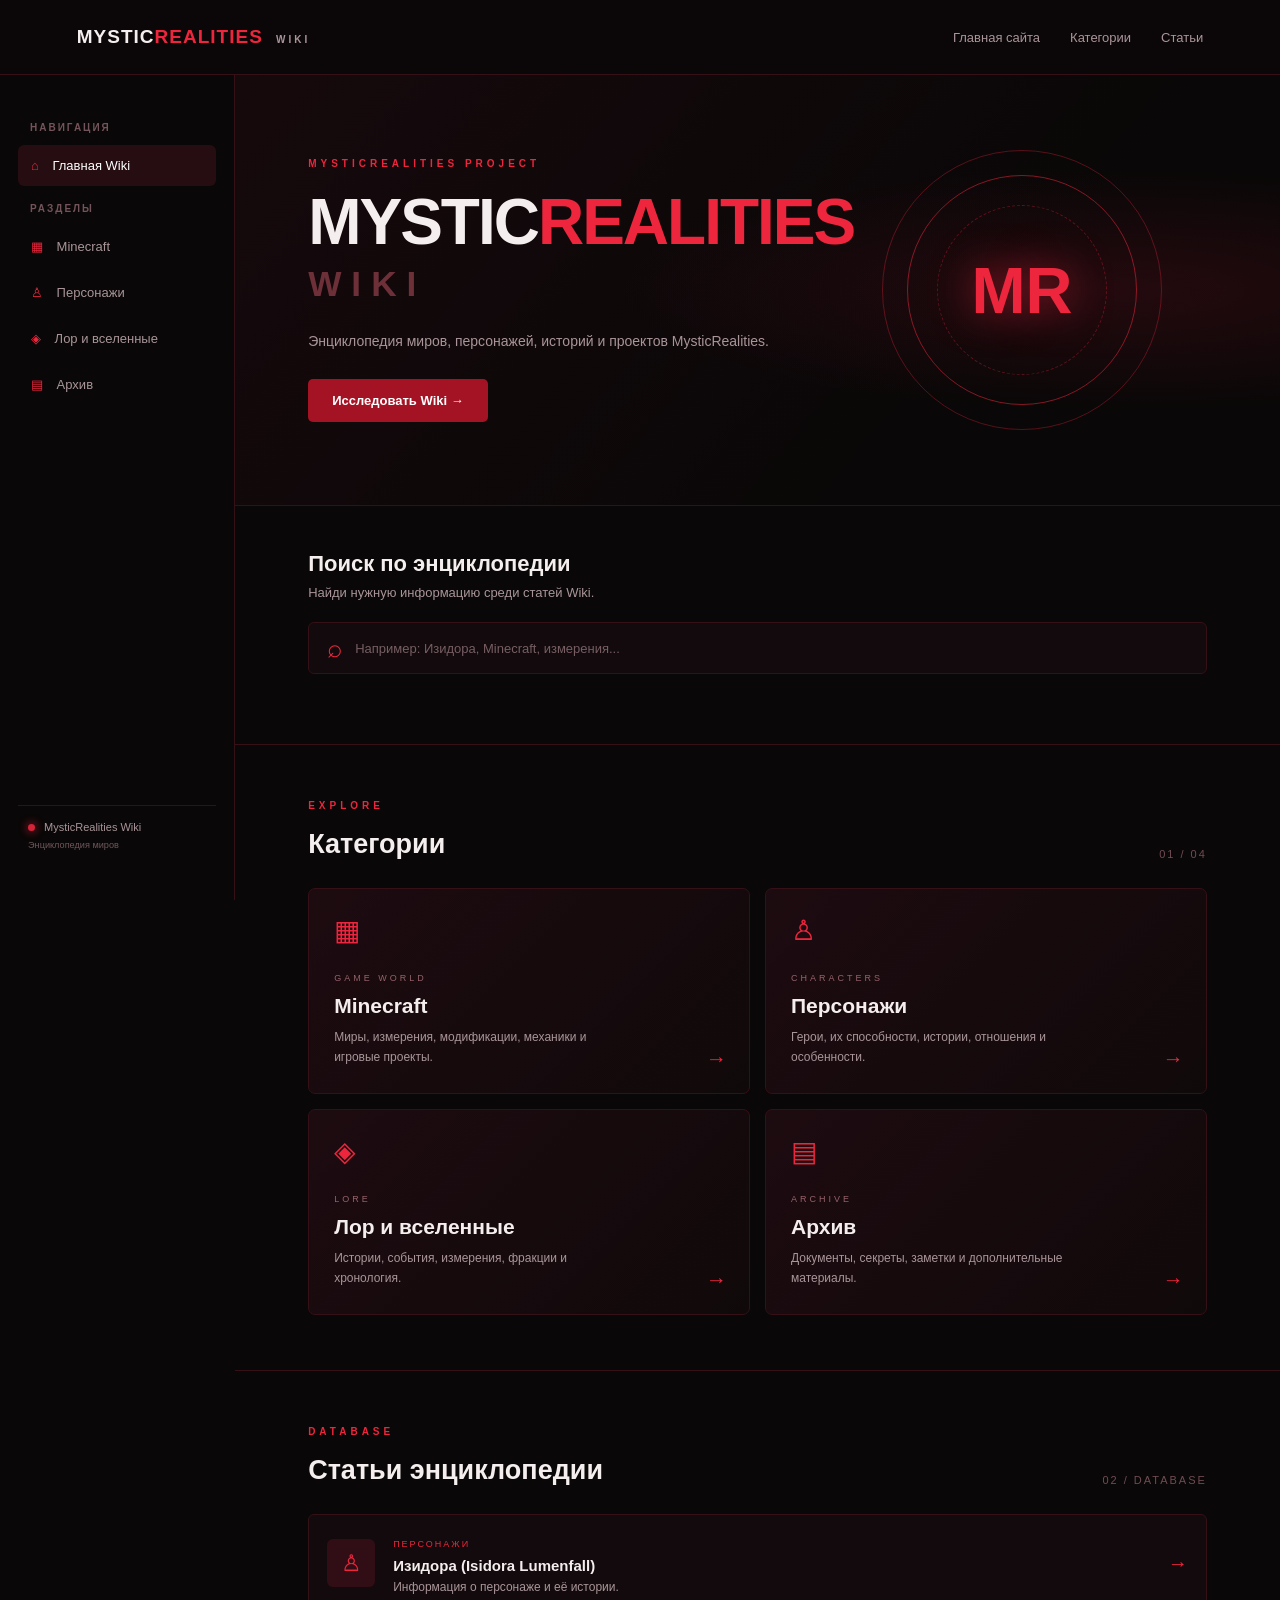
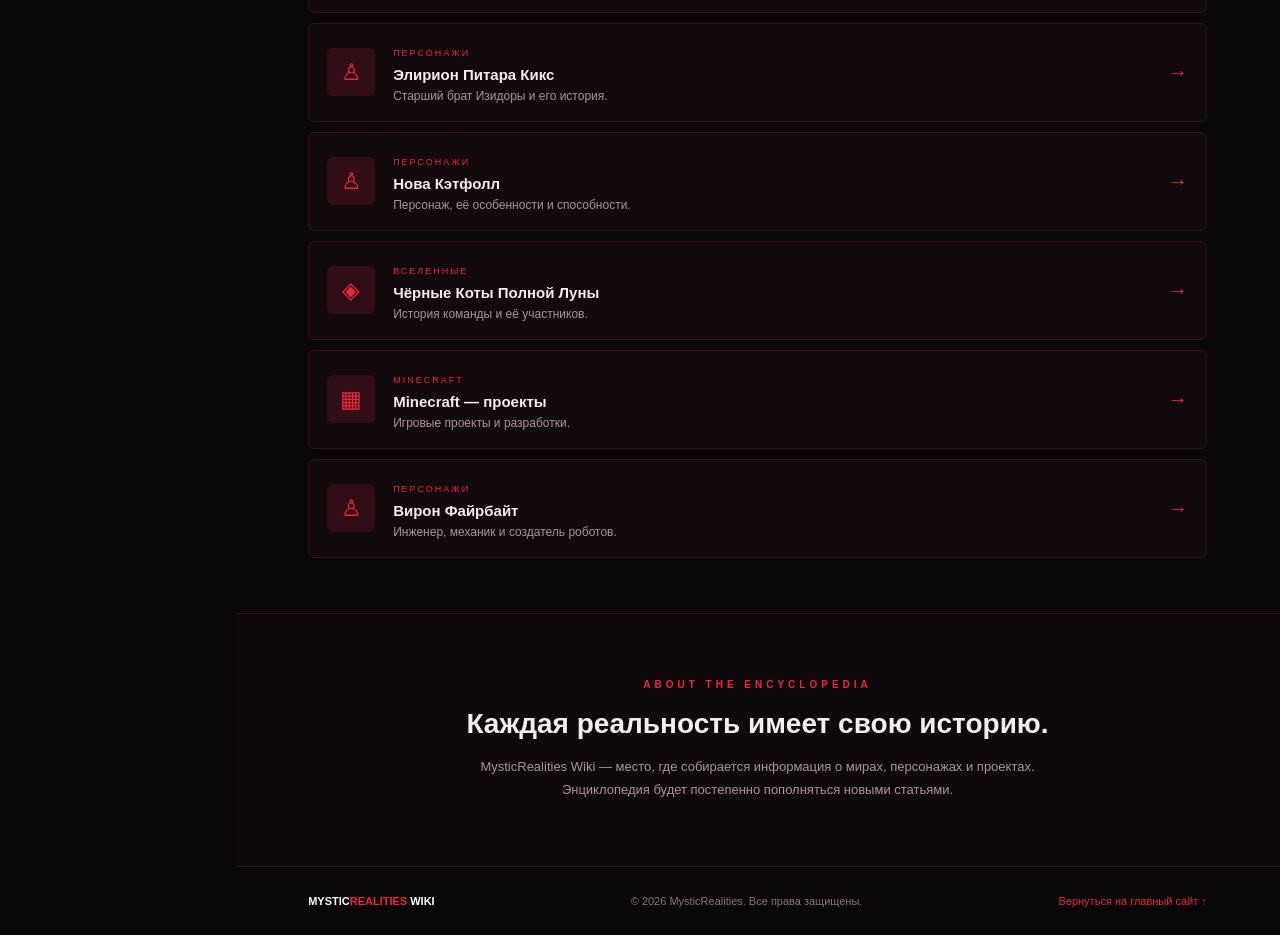
==== wiki/index.html @ 31482112 "v012-t" ====
<!DOCTYPE html>
<html lang="ru">
<head>
    <meta charset="UTF-8">
    <meta name="viewport" content="width=device-width, initial-scale=1.0">

    <title>MysticRealities Wiki</title>
    <meta name="description" content="Энциклопедия миров, персонажей, историй и проектов MysticRealities.">

    <link rel="stylesheet" href="style.css">
</head>
<body>

<header class="header">
    <a href="../index.html" class="logo">
        MYSTIC<span>REALITIES</span>
        <small>WIKI</small>
    </a>

    <nav>
        <a href="../index.html">Главная сайта</a>
        <a href="#categories">Категории</a>
        <a href="#articles">Статьи</a>
    </nav>
</header>

<div class="layout">

    <aside class="sidebar">
        <div class="sidebar-title">НАВИГАЦИЯ</div>

        <a href="index.html" class="side-link active">
            <span aria-hidden="true">⌂</span> Главная Wiki
        </a>

        <div class="sidebar-title">РАЗДЕЛЫ</div>

        <a href="#minecraft" class="side-link">
            <span aria-hidden="true">▦</span> Minecraft
        </a>

        <a href="#characters" class="side-link">
            <span aria-hidden="true">♙</span> Персонажи
        </a>

        <a href="#lore" class="side-link">
            <span aria-hidden="true">◈</span> Лор и вселенные
        </a>

        <a href="#archive" class="side-link">
            <span aria-hidden="true">▤</span> Архив
        </a>

        <div class="sidebar-bottom">
            <span class="status-dot" title="Статус: онлайн"></span>
            MysticRealities Wiki
            <small>Энциклопедия миров</small>
        </div>
    </aside>

    <main class="main">

        <section class="hero">
            <div class="hero-content">
                <div class="eyebrow">
                    MYSTICREALITIES PROJECT
                </div>

                <h1>
                    MYSTIC<span>REALITIES</span>
                    <strong>WIKI</strong>
                </h1>

                <p>
                    Энциклопедия миров, персонажей, историй
                    и проектов MysticRealities.
                </p>

                <a href="#categories" class="hero-button">
                    Исследовать Wiki →
                </a>
            </div>

            <div class="hero-decoration" aria-hidden="true">
                <div class="circle circle-one"></div>
                <div class="circle circle-two"></div>
                <div class="circle circle-three"></div>
                <span>MR</span>
            </div>
        </section>

        <section class="search-section">
            <div>
                <h2>Поиск по энциклопедии</h2>
                <p>Найди нужную информацию среди статей Wiki.</p>
            </div>

            <div class="search-box">
                <span aria-hidden="true">⌕</span>
                <input
                    type="search"
                    id="searchInput"
                    placeholder="Например: Изидора, Minecraft, измерения..."
                    aria-label="Поиск по энциклопедии"
                >
            </div>

            <p class="search-count" id="searchCount"></p>
        </section>

        <section class="section" id="categories">
            <div class="section-heading">
                <div>
                    <div class="eyebrow">EXPLORE</div>
                    <h2>Категории</h2>
                </div>
                <span class="section-number">01 / 04</span>
            </div>

            <div class="category-grid">

                <a href="#minecraft" class="category-card" id="minecraft">
                    <div class="category-icon" aria-hidden="true">▦</div>
                    <span class="category-tag">GAME WORLD</span>
                    <h3>Minecraft</h3>
                    <p>
                        Миры, измерения, модификации,
                        механики и игровые проекты.
                    </p>
                    <span class="category-arrow" aria-hidden="true">→</span>
                </a>

                <a href="#characters" class="category-card" id="characters">
                    <div class="category-icon" aria-hidden="true">♙</div>
                    <span class="category-tag">CHARACTERS</span>
                    <h3>Персонажи</h3>
                    <p>
                        Герои, их способности, истории,
                        отношения и особенности.
                    </p>
                    <span class="category-arrow" aria-hidden="true">→</span>
                </a>

                <a href="#lore" class="category-card" id="lore">
                    <div class="category-icon" aria-hidden="true">◈</div>
                    <span class="category-tag">LORE</span>
                    <h3>Лор и вселенные</h3>
                    <p>
                        Истории, события, измерения,
                        фракции и хронология.
                    </p>
                    <span class="category-arrow" aria-hidden="true">→</span>
                </a>

                <a href="#archive" class="category-card" id="archive">
                    <div class="category-icon" aria-hidden="true">▤</div>
                    <span class="category-tag">ARCHIVE</span>
                    <h3>Архив</h3>
                    <p>
                        Документы, секреты, заметки
                        и дополнительные материалы.
                    </p>
                    <span class="category-arrow" aria-hidden="true">→</span>
                </a>

            </div>
        </section>

        <section class="section" id="articles">
            <div class="section-heading">
                <div>
                    <div class="eyebrow">DATABASE</div>
                    <h2>Статьи энциклопедии</h2>
                </div>
                <span class="section-number">02 / DATABASE</span>
            </div>

            <div class="article-list" id="articleList">

                <a href="articles/isidora.html" class="article-card"
                   data-title="Изидора Isidora Lumenfall персонаж">
                    <div class="article-symbol" aria-hidden="true">♙</div>
                    <div class="article-info">
                        <span>ПЕРСОНАЖИ</span>
                        <h3>Изидора (Isidora Lumenfall)</h3>
                        <p>Информация о персонаже и её истории.</p>
                    </div>
                    <span class="article-arrow" aria-hidden="true">→</span>
                </a>

                <a href="articles/elirion.html" class="article-card"
                   data-title="Элирион Питара Кикс Elirion Pythara Kix">
                    <div class="article-symbol" aria-hidden="true">♙</div>
                    <div class="article-info">
                        <span>ПЕРСОНАЖИ</span>
                        <h3>Элирион Питара Кикс</h3>
                        <p>Старший брат Изидоры и его история.</p>
                    </div>
                    <span class="article-arrow" aria-hidden="true">→</span>
                </a>

                <a href="articles/nova.html" class="article-card"
                   data-title="Нова Nova Catfall робот персонаж">
                    <div class="article-symbol" aria-hidden="true">♙</div>
                    <div class="article-info">
                        <span>ПЕРСОНАЖИ</span>
                        <h3>Нова Кэтфолл</h3>
                        <p>Персонаж, её особенности и способности.</p>
                    </div>
                    <span class="article-arrow" aria-hidden="true">→</span>
                </a>

                <a href="articles/black-cats.html" class="article-card"
                   data-title="Чёрные Коты Полной Луны команда">
                    <div class="article-symbol" aria-hidden="true">◈</div>
                    <div class="article-info">
                        <span>ВСЕЛЕННЫЕ</span>
                        <h3>Чёрные Коты Полной Луны</h3>
                        <p>История команды и её участников.</p>
                    </div>
                    <span class="article-arrow" aria-hidden="true">→</span>
                </a>

                <a href="articles/minecraft.html" class="article-card"
                   data-title="Minecraft моды миры проекты">
                    <div class="article-symbol" aria-hidden="true">▦</div>
                    <div class="article-info">
                        <span>MINECRAFT</span>
                        <h3>Minecraft — проекты</h3>
                        <p>Игровые проекты и разработки.</p>
                    </div>
                    <span class="article-arrow" aria-hidden="true">→</span>
                </a>

                <a href="articles/viron.html" class="article-card"
                   data-title="Вирон Firebyte инженер механик">
                    <div class="article-symbol" aria-hidden="true">♙</div>
                    <div class="article-info">
                        <span>ПЕРСОНАЖИ</span>
                        <h3>Вирон Файрбайт</h3>
                        <p>Инженер, механик и создатель роботов.</p>
                    </div>
                    <span class="article-arrow" aria-hidden="true">→</span>
                </a>

            </div>

            <div class="no-results" id="noResults">
                Ничего не найдено. Попробуй другой запрос.
            </div>
        </section>

        <section class="about-wiki">
            <div class="eyebrow">ABOUT THE ENCYCLOPEDIA</div>
            <h2>Каждая реальность имеет свою историю.</h2>
            <p>
                MysticRealities Wiki — место, где собирается
                информация о мирах, персонажах и проектах.
                Энциклопедия будет постепенно пополняться новыми статьями.
            </p>
        </section>

        <footer>
            <span>MYSTIC<span class="red">REALITIES</span> WIKI</span>
            <p>© 2026 MysticRealities. Все права защищены.</p>
            <a href="../index.html">Вернуться на главный сайт ↑</a>
        </footer>

    </main>
</div>

<script src="script.js"></script>
</body>
</html>
---- wiki/style.css ----
:root {
    --bg: #090707;
    --panel: #120a0c;
    --panel-light: #1b0c10;
    --border: #351017;
    --red: #a31324;
    --bright: #ed263d;
    --text: #f5eeee;
    --muted: #a99599;
}

* {
    margin: 0;
    padding: 0;
    box-sizing: border-box;
}

html {
    scroll-behavior: smooth;
    scroll-padding-top: 100px;
}

body {
    background: var(--bg);
    color: var(--text);
    font-family: Arial, sans-serif;
}

a {
    color: inherit;
    text-decoration: none;
}

.header {
    height: 75px;
    background: rgba(12, 7, 8, 0.96);
    border-bottom: 1px solid var(--border);
    display: flex;
    align-items: center;
    justify-content: space-between;
    padding: 0 6%;
    position: sticky;
    top: 0;
    z-index: 20;
    backdrop-filter: blur(12px);
}

.logo {
    font-size: 19px;
    font-weight: 900;
    letter-spacing: 1px;
}

.logo span,
.red {
    color: var(--bright);
}

.logo small {
    color: var(--muted);
    font-size: 10px;
    margin-left: 7px;
    letter-spacing: 3px;
}

.header nav {
    display: flex;
    gap: 30px;
}

.header nav a {
    color: var(--muted);
    font-size: 13px;
    transition: 0.2s;
}

.header nav a:hover {
    color: var(--bright);
}

.layout {
    display: grid;
    grid-template-columns: 235px minmax(0, 1fr);
    max-width: 1600px;
    margin: auto;
}

.sidebar {
    min-height: calc(100vh - 75px);
    border-right: 1px solid var(--border);
    padding: 35px 18px;
    position: sticky;
    top: 75px;
    height: calc(100vh - 75px);
    display: flex;
    flex-direction: column;
}

.sidebar-title {
    color: #73545a;
    font-size: 10px;
    letter-spacing: 2px;
    font-weight: bold;
    margin: 12px 12px;
}

.side-link {
    padding: 13px;
    border-radius: 6px;
    color: var(--muted);
    font-size: 13px;
    margin-bottom: 5px;
    transition: 0.2s;
}

.side-link span {
    margin-right: 10px;
    color: var(--bright);
}

.side-link:hover,
.side-link.active {
    background: #260d12;
    color: white;
}

.sidebar-bottom {
    margin-top: auto;
    padding: 15px 10px;
    border-top: 1px solid var(--border);
    color: var(--muted);
    font-size: 11px;
}

.sidebar-bottom small {
    display: block;
    margin-top: 7px;
    color: #70575c;
}

.status-dot {
    display: inline-block;
    width: 7px;
    height: 7px;
    border-radius: 50%;
    background: #d3243a;
    margin-right: 6px;
    box-shadow: 0 0 10px #ed263d;
}

.main {
    min-width: 0;
}

.hero {
    min-height: 430px;
    padding: 75px 7%;
    display: flex;
    align-items: center;
    justify-content: space-between;
    position: relative;
    overflow: hidden;
    background:
        radial-gradient(ellipse at 85% 50%, #5a101d55, transparent 40%),
        linear-gradient(130deg, #16090c, #090707 70%);
    border-bottom: 1px solid var(--border);
}

.hero-content {
    position: relative;
    z-index: 2;
    max-width: 650px;
}

.eyebrow {
    color: var(--bright);
    font-size: 10px;
    font-weight: bold;
    letter-spacing: 4px;
    margin-bottom: 18px;
}

.hero h1 {
    font-size: clamp(35px, 5vw, 65px);
    font-weight: 900;
    letter-spacing: -2px;
    line-height: 1.1;
}

.hero h1 span {
    color: var(--bright);
}

.hero h1 strong {
    display: block;
    color: #6d3039;
    font-size: 0.55em;
    letter-spacing: 10px;
    margin-top: 8px;
}

.hero p {
    color: var(--muted);
    line-height: 1.8;
    max-width: 470px;
    margin: 25px 0;
    font-size: 14px;
}

.hero-button {
    display: inline-block;
    background: var(--red);
    color: white;
    padding: 14px 24px;
    border-radius: 5px;
    font-size: 13px;
    font-weight: bold;
    transition: 0.2s;
}

.hero-button:hover {
    background: var(--bright);
    transform: translateY(-3px);
}

.hero-decoration {
    width: 280px;
    height: 280px;
    position: relative;
    display: grid;
    place-items: center;
    margin-right: 5%;
}

.hero-decoration span {
    font-size: 65px;
    font-weight: 900;
    color: #ed263d;
    text-shadow: 0 0 40px #ed263d99;
}

.circle {
    position: absolute;
    border: 1px solid #ed263d55;
    border-radius: 50%;
    inset: 0;
}

.circle-two {
    inset: 25px;
    border-color: #ed263d88;
}

.circle-three {
    inset: 55px;
    border-style: dashed;
}

.search-section {
    padding: 45px 7%;
    border-bottom: 1px solid var(--border);
}

.search-section h2 {
    font-size: 22px;
    margin-bottom: 8px;
}

.search-section p {
    color: var(--muted);
    font-size: 13px;
}

.search-box {
    margin-top: 22px;
    display: flex;
    align-items: center;
    gap: 12px;
    padding: 0 18px;
    height: 52px;
    background: var(--panel);
    border: 1px solid var(--border);
    border-radius: 6px;
    transition: 0.2s;
}

.search-box:focus-within {
    border-color: var(--bright);
    box-shadow: 0 0 20px #ed263d18;
}

.search-box span {
    color: var(--bright);
    font-size: 26px;
}

.search-box input {
    width: 100%;
    border: none;
    outline: none;
    background: transparent;
    color: white;
    font-size: 13px;
}

.search-box input::placeholder {
    color: #765e63;
}

.search-count {
    margin-top: 10px;
    min-height: 15px;
    font-size: 11px !important;
}

.section {
    padding: 55px 7%;
    border-bottom: 1px solid var(--border);
}

.section-heading {
    display: flex;
    justify-content: space-between;
    align-items: end;
    margin-bottom: 28px;
}

.section-heading h2 {
    font-size: 27px;
}

.section-number {
    color: #704c53;
    font-size: 11px;
    letter-spacing: 2px;
}

.category-grid {
    display: grid;
    grid-template-columns: repeat(2, minmax(0, 1fr));
    gap: 15px;
}

.category-card {
    background:
        linear-gradient(135deg, #1d0b10, #10090a);
    border: 1px solid var(--border);
    padding: 25px;
    min-height: 205px;
    border-radius: 7px;
    position: relative;
    overflow: hidden;
    transition: 0.25s;
}

.category-card:hover {
    border-color: var(--bright);
    transform: translateY(-4px);
    background: #210c11;
}

.category-icon {
    color: var(--bright);
    font-size: 28px;
    margin-bottom: 20px;
}

.category-tag {
    color: #95636b;
    font-size: 9px;
    letter-spacing: 3px;
}

.category-card h3 {
    font-size: 21px;
    margin: 9px 0;
}

.category-card p {
    color: var(--muted);
    font-size: 12px;
    line-height: 1.7;
    max-width: 300px;
}

.category-arrow {
    position: absolute;
    right: 22px;
    bottom: 22px;
    color: var(--bright);
    font-size: 21px;
}

.article-list {
    display: grid;
    gap: 10px;
}

.article-card {
    display: flex;
    align-items: center;
    gap: 18px;
    padding: 18px;
    background: var(--panel);
    border: 1px solid var(--border);
    border-radius: 6px;
    transition: 0.2s;
}

.article-card:hover {
    border-color: var(--bright);
    background: #1d0b0f;
    transform: translateX(4px);
}

.article-symbol {
    width: 48px;
    height: 48px;
    flex-shrink: 0;
    display: grid;
    place-items: center;
    background: #310e16;
    border-radius: 6px;
    color: var(--bright);
    font-size: 23px;
}

.article-info {
    flex: 1;
}

.article-info span {
    color: var(--bright);
    font-size: 9px;
    letter-spacing: 2px;
}

.article-info h3 {
    font-size: 15px;
    margin: 6px 0;
}

.article-info p {
    color: var(--muted);
    font-size: 12px;
}

.article-arrow {
    color: var(--bright);
    font-size: 20px;
}

.no-results {
    display: none;
    color: var(--muted);
    padding: 30px;
    text-align: center;
    border: 1px dashed var(--border);
    border-radius: 6px;
}

.about-wiki {
    padding: 65px 7%;
    background: #10090b;
    text-align: center;
}

.about-wiki h2 {
    font-size: 28px;
    margin-bottom: 15px;
}

.about-wiki p {
    max-width: 600px;
    margin: auto;
    color: var(--muted);
    font-size: 13px;
    line-height: 1.8;
}

footer {
    padding: 28px 7%;
    display: flex;
    justify-content: space-between;
    gap: 15px;
    flex-wrap: wrap;
    color: #8d7479;
    font-size: 11px;
    border-top: 1px solid var(--border);
}

footer > span {
    color: white;
    font-weight: bold;
}

footer a {
    color: var(--bright);
}

@media (max-width: 850px) {
    .layout {
        grid-template-columns: 1fr;
    }

    .sidebar {
        display: none;
    }

    .hero-decoration {
        opacity: 0.35;
        position: absolute;
        right: -70px;
    }
}

@media (max-width: 600px) {
    .header {
        height: auto;
        min-height: 70px;
        padding: 15px 5%;
        flex-direction: column;
        gap: 15px;
    }

    .header nav {
        gap: 15px;
        font-size: 11px;
    }

    .hero {
        padding: 65px 7%;
    }

    .category-grid {
        grid-template-columns: 1fr;
    }

    .section,
    .search-section {
        padding: 40px 6%;
    }

    .section-number {
        display: none;
    }

    .article-card {
        gap: 12px;
        padding: 13px;
    }

    .article-info h3 {
        font-size: 13px;
    }

    .article-info p {
        font-size: 11px;
    }

    footer {
        flex-direction: column;
    }
}
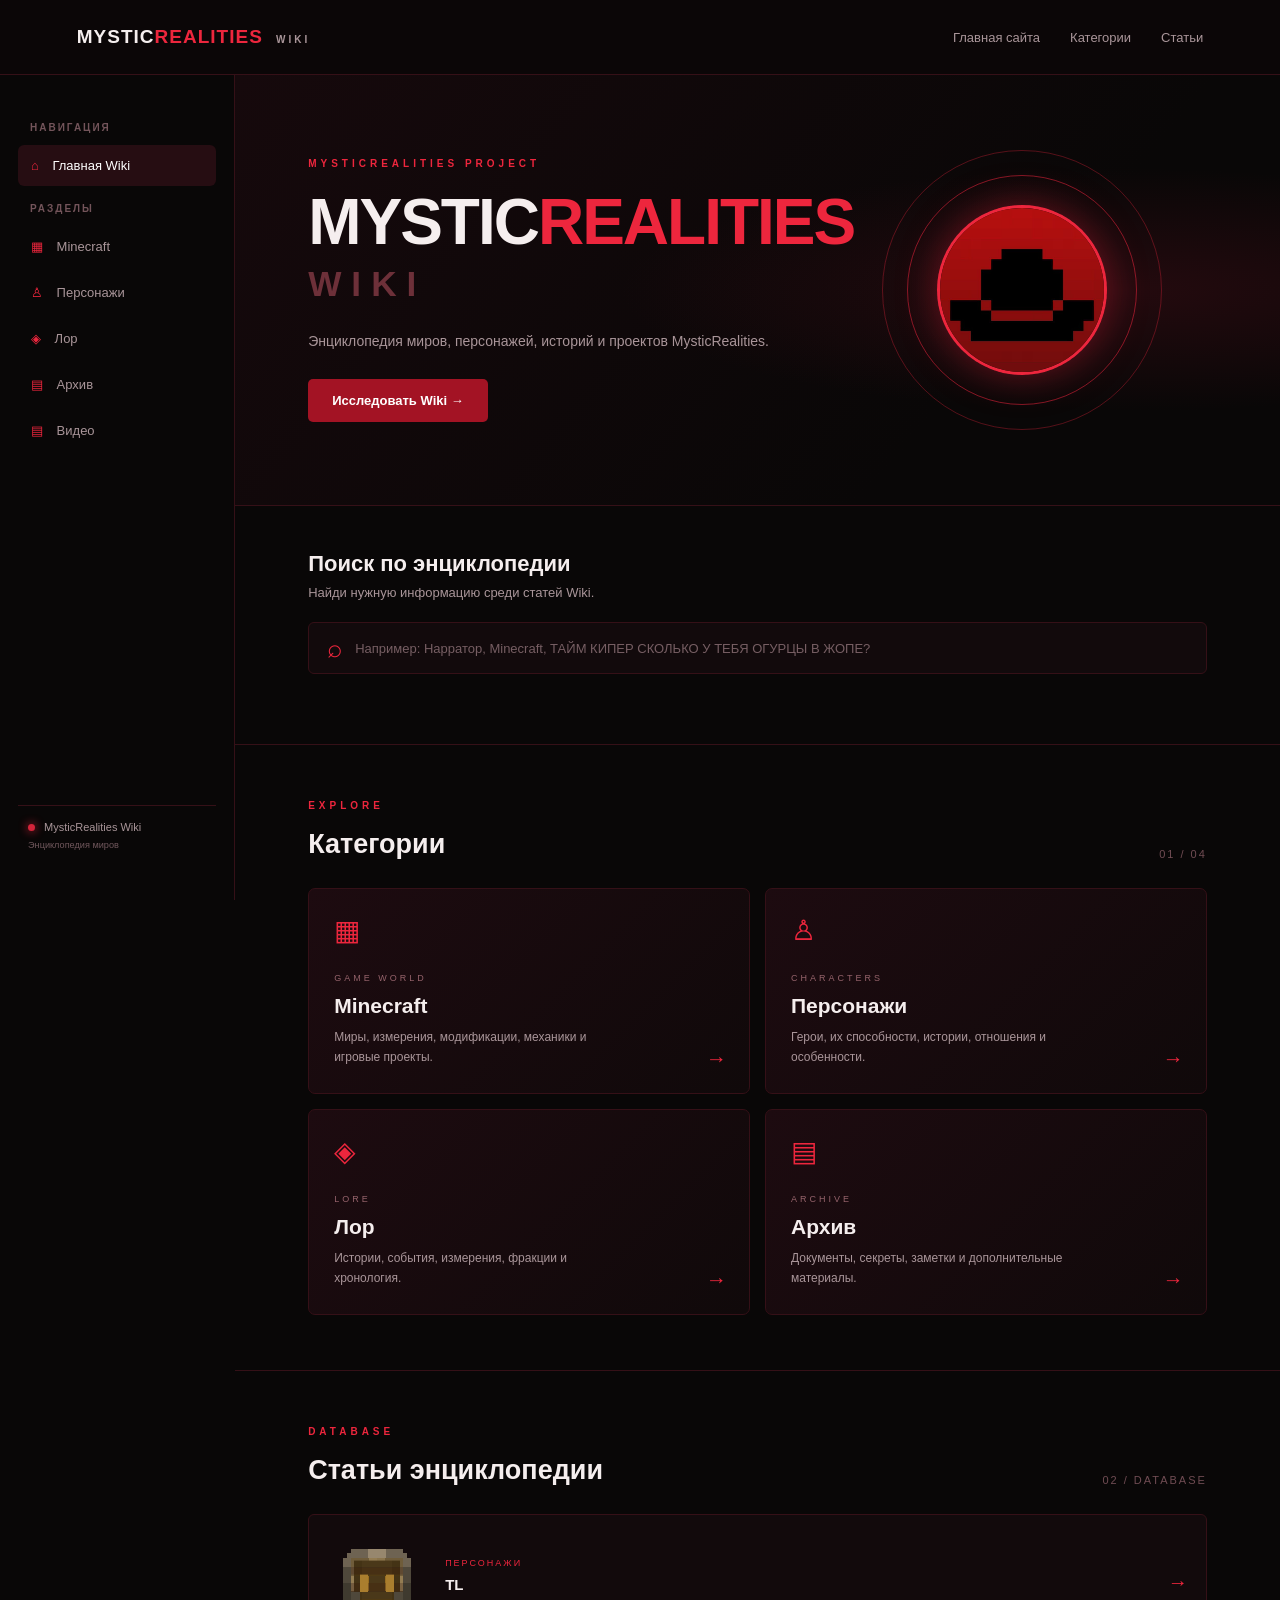
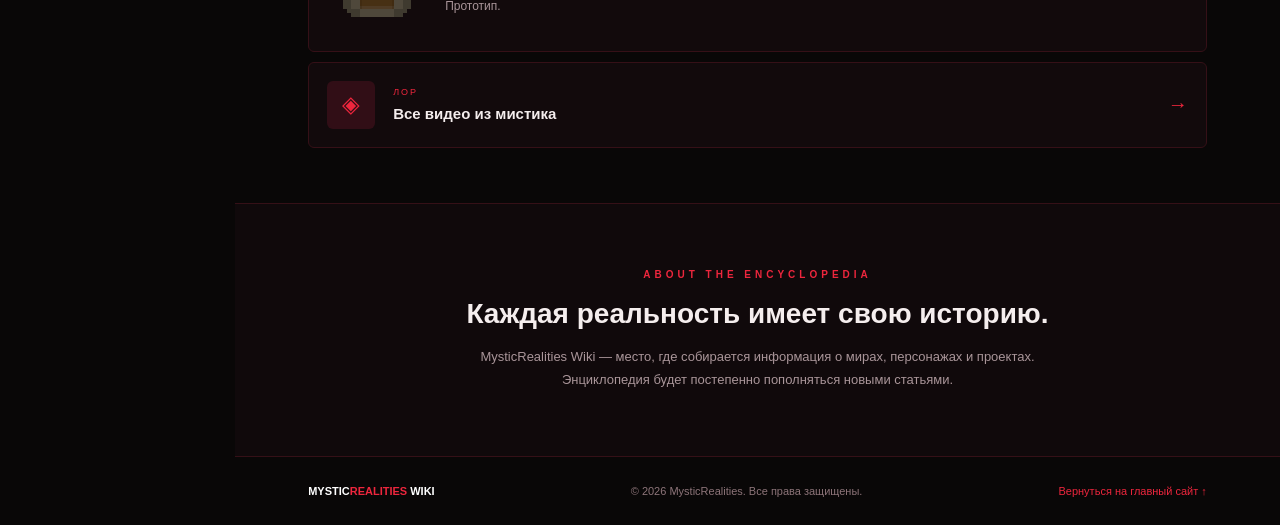
==== commit 4245aef3: "v013-t" ====
--- a/wiki/index.html
+++ b/wiki/index.html
@@ -44,13 +44,17 @@
         </a>
 
         <a href="#lore" class="side-link">
-            <span aria-hidden="true">◈</span> Лор и вселенные
+            <span aria-hidden="true">◈</span> Лор
         </a>
 
         <a href="#archive" class="side-link">
             <span aria-hidden="true">▤</span> Архив
         </a>
 
+        <a href="articles/video.html" class="side-link">
+            <span aria-hidden="true">▤</span> Видео
+        </a>
+        
         <div class="sidebar-bottom">
             <span class="status-dot" title="Статус: онлайн"></span>
             MysticRealities Wiki
@@ -81,11 +85,16 @@
                 </a>
             </div>
 
-            <div class="hero-decoration" aria-hidden="true">
+            <div class="hero-decoration">
                 <div class="circle circle-one"></div>
                 <div class="circle circle-two"></div>
                 <div class="circle circle-three"></div>
-                <span>MR</span>
+
+                <!-- Круглое фото: замени путь на своё -->
+                <img src="articles/media/logo.jpg"
+                    alt="MysticRealities"
+                    class="hero-photo"
+                    loading="lazy">
             </div>
         </section>
 
@@ -100,7 +109,7 @@
                 <input
                     type="search"
                     id="searchInput"
-                    placeholder="Например: Изидора, Minecraft, измерения..."
+                    placeholder="Например: Нарратор, Minecraft, ТАЙМ КИПЕР СКОЛЬКО У ТЕБЯ ОГУРЦЫ В ЖОПЕ?"
                     aria-label="Поиск по энциклопедии"
                 >
             </div>
@@ -144,7 +153,7 @@
                 <a href="#lore" class="category-card" id="lore">
                     <div class="category-icon" aria-hidden="true">◈</div>
                     <span class="category-tag">LORE</span>
-                    <h3>Лор и вселенные</h3>
+                    <h3>Лор</h3>
                     <p>
                         Истории, события, измерения,
                         фракции и хронология.
@@ -177,71 +186,27 @@
 
             <div class="article-list" id="articleList">
 
-                <a href="articles/isidora.html" class="article-card"
-                   data-title="Изидора Isidora Lumenfall персонаж">
-                    <div class="article-symbol" aria-hidden="true">♙</div>
+                <a href="articles/tl.html" class="article-card"
+                   data-title="_TL_">
+                    <img src="articles/media/t_l.png"alt="Изидора"class="article-symbol-img">
                     <div class="article-info">
                         <span>ПЕРСОНАЖИ</span>
-                        <h3>Изидора (Isidora Lumenfall)</h3>
-                        <p>Информация о персонаже и её истории.</p>
+                        <h3>TL</h3>
+                        <p>Прототип.</p>
                     </div>
                     <span class="article-arrow" aria-hidden="true">→</span>
                 </a>
 
-                <a href="articles/elirion.html" class="article-card"
-                   data-title="Элирион Питара Кикс Elirion Pythara Kix">
-                    <div class="article-symbol" aria-hidden="true">♙</div>
+                <a href="articles/video.html" class="article-card"
+                   data-title="Видео архив">
+                    <div class="article-symbol" aria-hidden="true">◈</div>
                     <div class="article-info">
-                        <span>ПЕРСОНАЖИ</span>
-                        <h3>Элирион Питара Кикс</h3>
-                        <p>Старший брат Изидоры и его история.</p>
+                        <span>ЛОР</span>
+                        <h3>Все видео из мистика</h3>
                     </div>
                     <span class="article-arrow" aria-hidden="true">→</span>
                 </a>
-
-                <a href="articles/nova.html" class="article-card"
-                   data-title="Нова Nova Catfall робот персонаж">
-                    <div class="article-symbol" aria-hidden="true">♙</div>
-                    <div class="article-info">
-                        <span>ПЕРСОНАЖИ</span>
-                        <h3>Нова Кэтфолл</h3>
-                        <p>Персонаж, её особенности и способности.</p>
-                    </div>
-                    <span class="article-arrow" aria-hidden="true">→</span>
-                </a>
-
-                <a href="articles/black-cats.html" class="article-card"
-                   data-title="Чёрные Коты Полной Луны команда">
-                    <div class="article-symbol" aria-hidden="true">◈</div>
-                    <div class="article-info">
-                        <span>ВСЕЛЕННЫЕ</span>
-                        <h3>Чёрные Коты Полной Луны</h3>
-                        <p>История команды и её участников.</p>
-                    </div>
-                    <span class="article-arrow" aria-hidden="true">→</span>
-                </a>
-
-                <a href="articles/minecraft.html" class="article-card"
-                   data-title="Minecraft моды миры проекты">
-                    <div class="article-symbol" aria-hidden="true">▦</div>
-                    <div class="article-info">
-                        <span>MINECRAFT</span>
-                        <h3>Minecraft — проекты</h3>
-                        <p>Игровые проекты и разработки.</p>
-                    </div>
-                    <span class="article-arrow" aria-hidden="true">→</span>
-                </a>
-
-                <a href="articles/viron.html" class="article-card"
-                   data-title="Вирон Firebyte инженер механик">
-                    <div class="article-symbol" aria-hidden="true">♙</div>
-                    <div class="article-info">
-                        <span>ПЕРСОНАЖИ</span>
-                        <h3>Вирон Файрбайт</h3>
-                        <p>Инженер, механик и создатель роботов.</p>
-                    </div>
-                    <span class="article-arrow" aria-hidden="true">→</span>
-                </a>
+                
 
             </div>
 
--- a/wiki/style.css
+++ b/wiki/style.css
@@ -231,6 +231,24 @@
     display: grid;
     place-items: center;
     margin-right: 5%;
+}
+
+.hero-photo {
+    width: 170px;
+    height: 170px;
+    border-radius: 50%;
+    object-fit: cover;
+    display: block;
+    border: 3px solid var(--bright);
+    box-shadow: 0 0 40px #ed263d66;
+    position: relative;
+    z-index: 2;
+    transition: 0.3s;
+}
+
+.hero-photo:hover {
+    box-shadow: 0 0 60px #ed263d99;
+    transform: scale(1.03);
 }
 
 .hero-decoration span {
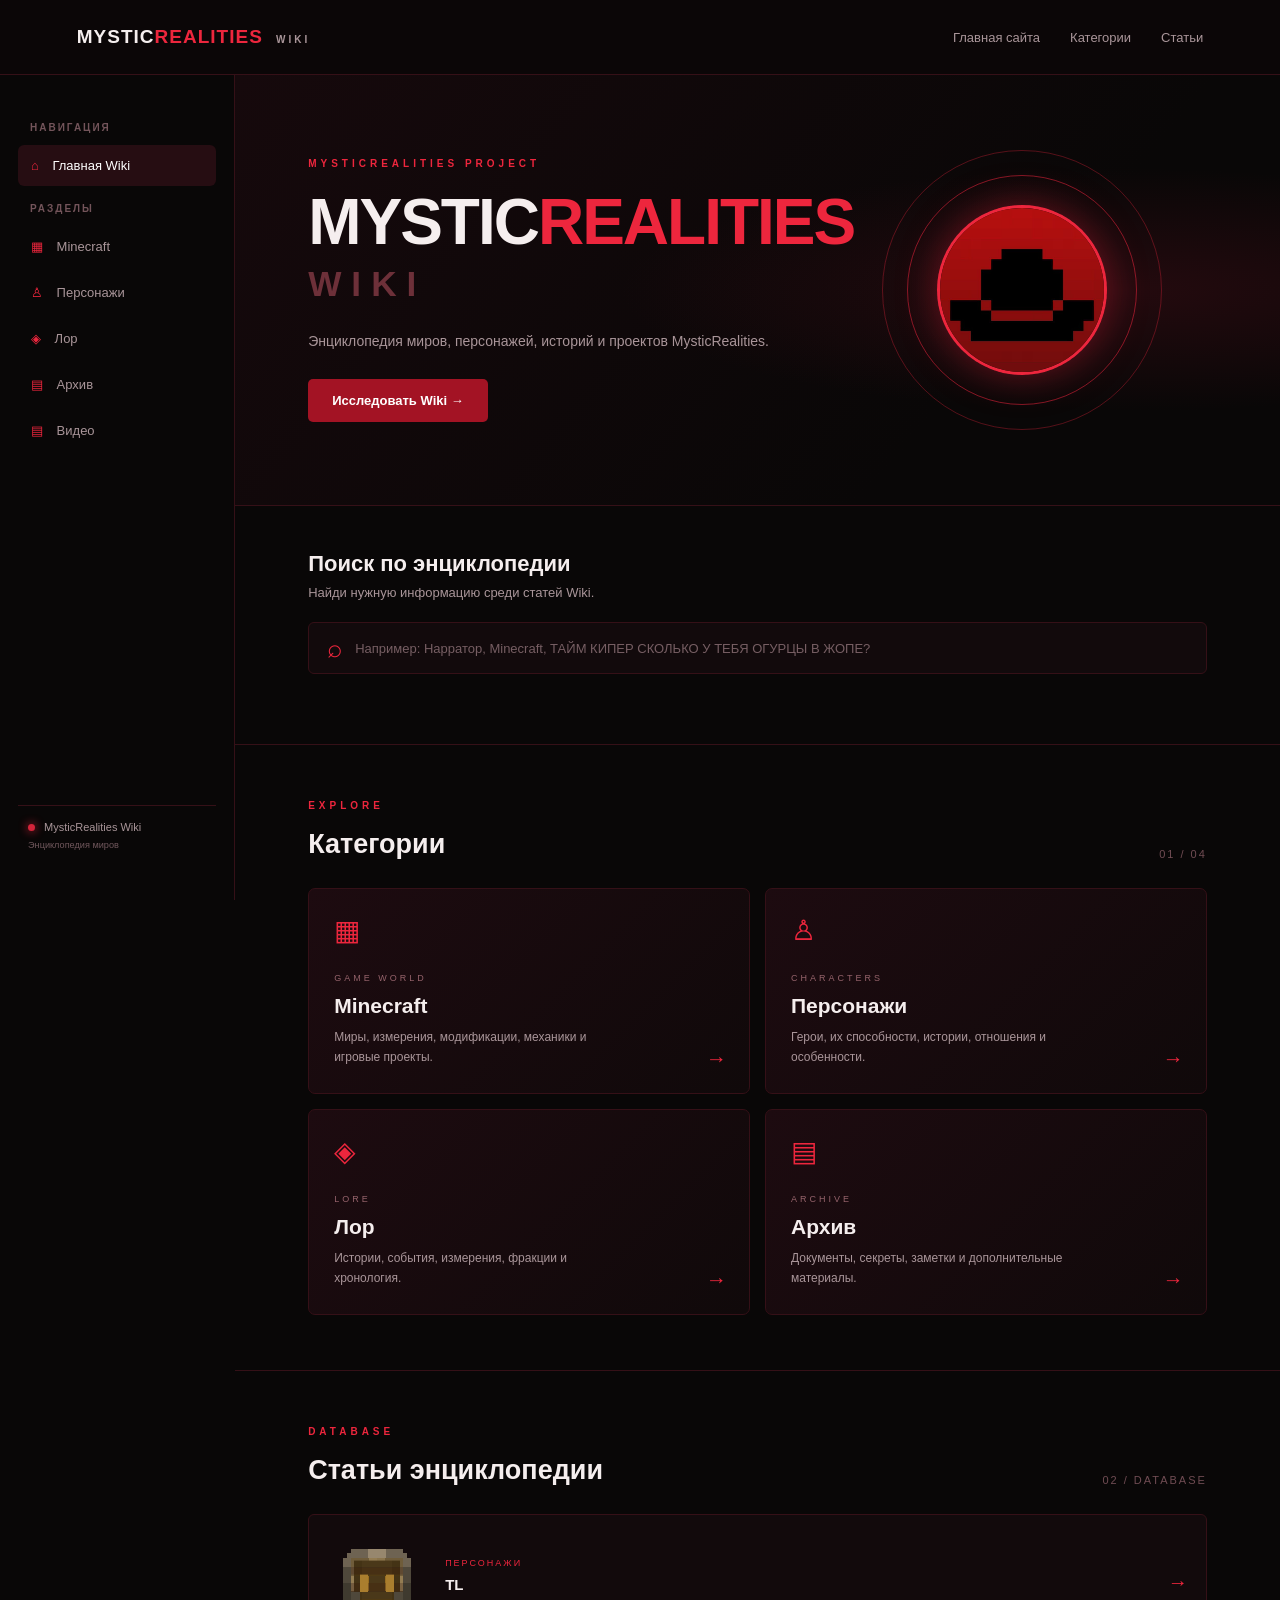
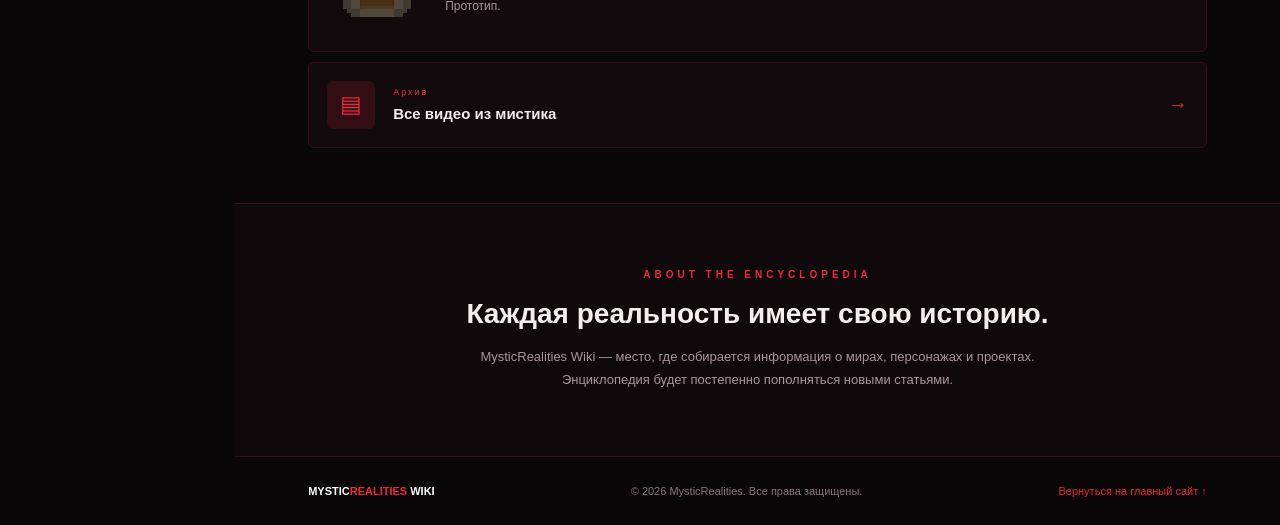
==== commit 0f331a53: "v015-t" ====
--- a/wiki/index.html
+++ b/wiki/index.html
@@ -199,9 +199,9 @@
 
                 <a href="articles/video.html" class="article-card"
                    data-title="Видео архив">
-                    <div class="article-symbol" aria-hidden="true">◈</div>
+                    <div class="article-symbol" aria-hidden="true">▤</div>
                     <div class="article-info">
-                        <span>ЛОР</span>
+                        <span>Архив</span>
                         <h3>Все видео из мистика</h3>
                     </div>
                     <span class="article-arrow" aria-hidden="true">→</span>
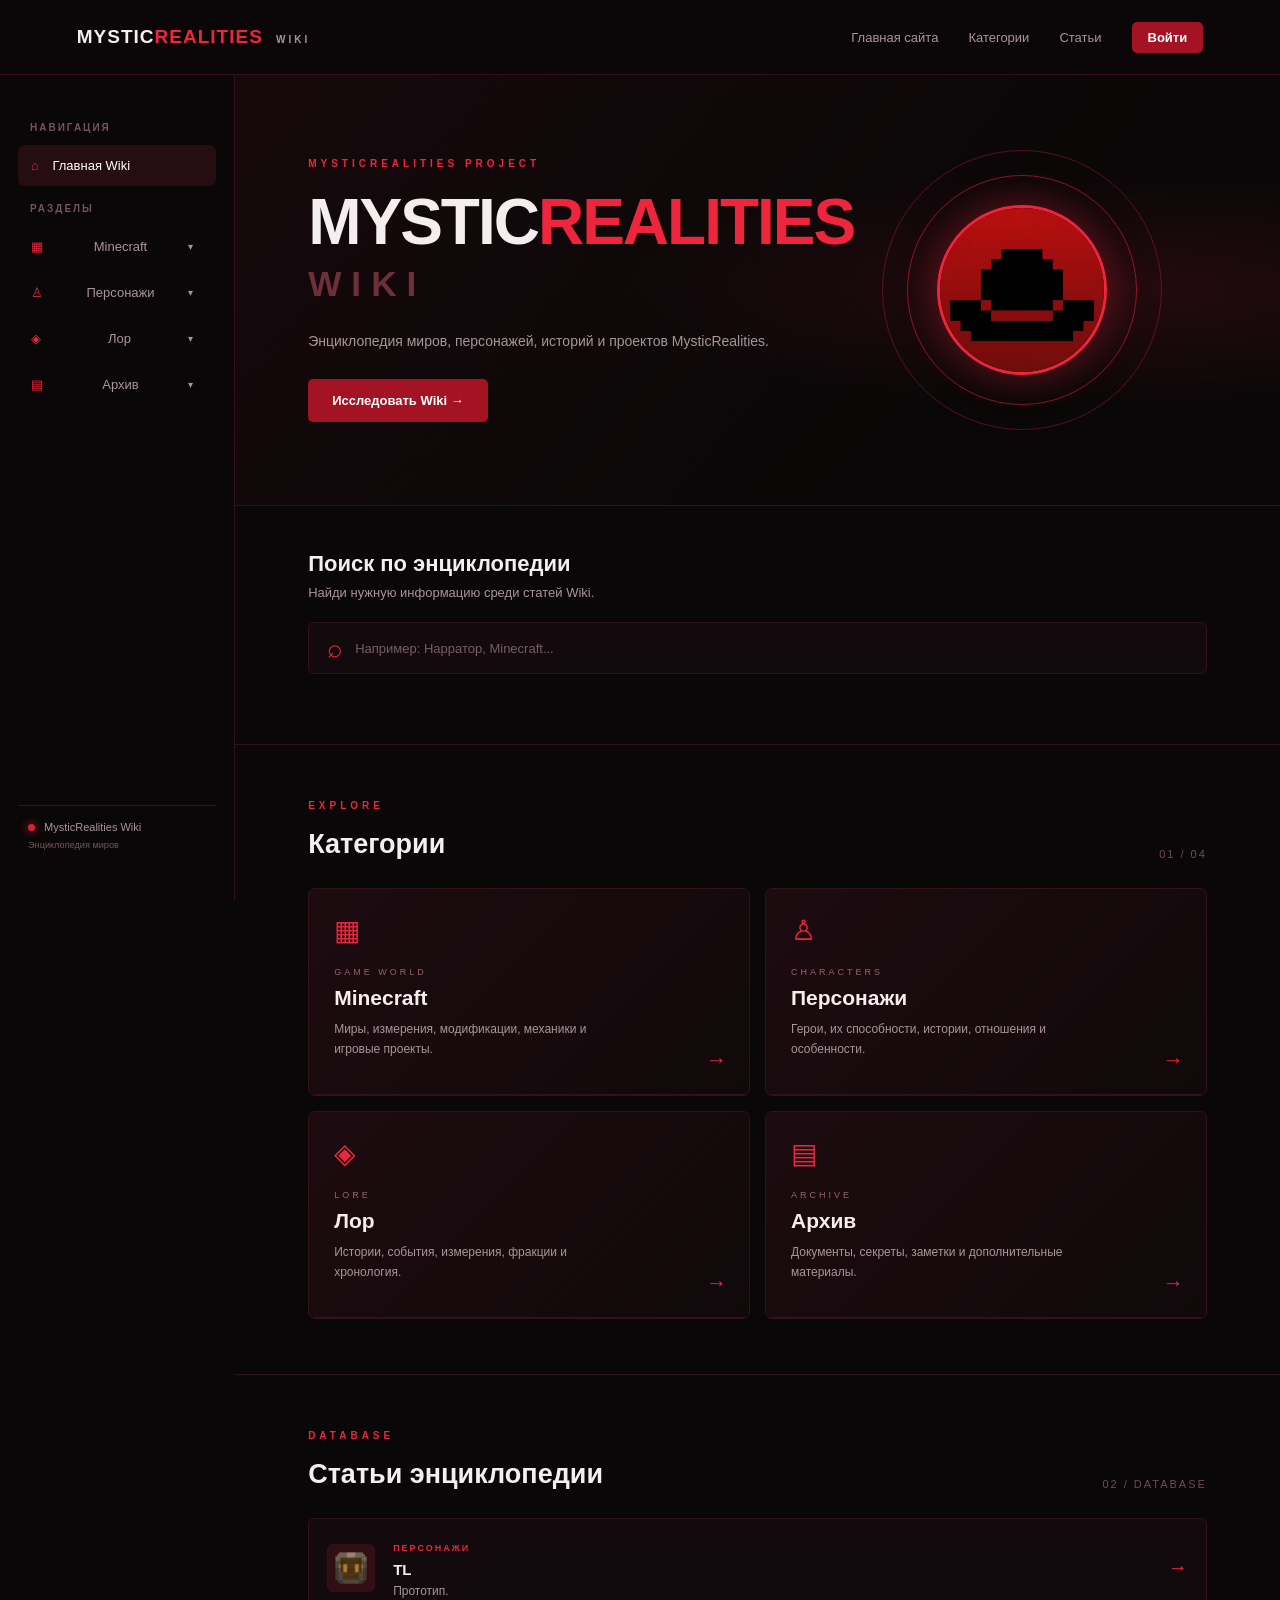
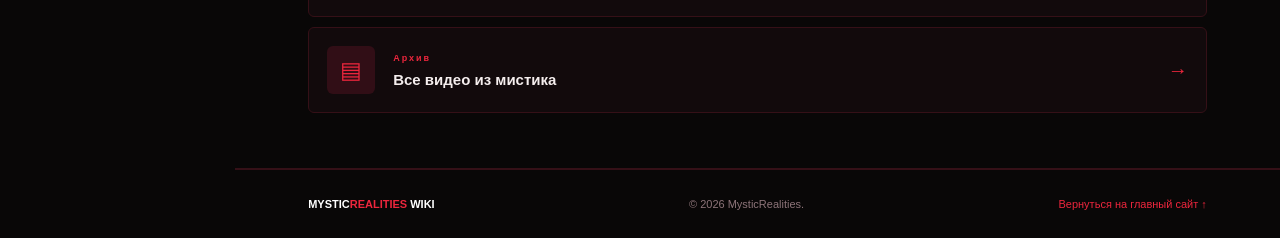
==== commit c5900e30: "v016-t" ====
--- a/wiki/index.html
+++ b/wiki/index.html
@@ -3,98 +3,91 @@
 <head>
     <meta charset="UTF-8">
     <meta name="viewport" content="width=device-width, initial-scale=1.0">
-
     <title>MysticRealities Wiki</title>
     <meta name="description" content="Энциклопедия миров, персонажей, историй и проектов MysticRealities.">
-
     <link rel="stylesheet" href="style.css">
 </head>
 <body>
 
 <header class="header">
     <a href="../index.html" class="logo">
-        MYSTIC<span>REALITIES</span>
-        <small>WIKI</small>
+        MYSTIC<span>REALITIES</span> <small>WIKI</small>
     </a>
-
     <nav>
         <a href="../index.html">Главная сайта</a>
         <a href="#categories">Категории</a>
         <a href="#articles">Статьи</a>
+        
+        <!-- КНОПКА ВХОДА -->
+        <button id="loginBtn" class="login-btn">Войти</button>
     </nav>
 </header>
 
 <div class="layout">
-
     <aside class="sidebar">
         <div class="sidebar-title">НАВИГАЦИЯ</div>
-
-        <a href="index.html" class="side-link active">
-            <span aria-hidden="true">⌂</span> Главная Wiki
-        </a>
-
+        <a href="index.html" class="side-link active"><span>⌂</span> Главная Wiki</a>
         <div class="sidebar-title">РАЗДЕЛЫ</div>
 
-        <a href="#minecraft" class="side-link">
-            <span aria-hidden="true">▦</span> Minecraft
-        </a>
-
-        <a href="#characters" class="side-link">
-            <span aria-hidden="true">♙</span> Персонажи
-        </a>
-
-        <a href="#lore" class="side-link">
-            <span aria-hidden="true">◈</span> Лор
-        </a>
-
-        <a href="#archive" class="side-link">
-            <span aria-hidden="true">▤</span> Архив
-        </a>
-
-        <a href="articles/video.html" class="side-link">
-            <span aria-hidden="true">▤</span> Видео
-        </a>
+        <!-- Minecraft -->
+        <div class="sidebar-dropdown">
+            <div class="side-link dropdown-btn">
+                <span>▦</span> Minecraft <span class="arrow">▾</span>
+            </div>
+            <div class="sidebar-submenu">
+                <a href="articles/minecraft.html" class="sub-link">Проекты Minecraft</a>
+            </div>
+        </div>
+
+        <!-- Персонажи -->
+        <div class="sidebar-dropdown">
+            <div class="side-link dropdown-btn">
+                <span>♙</span> Персонажи <span class="arrow">▾</span>
+            </div>
+            <div class="sidebar-submenu">
+                <a href="articles/tl.html" class="sub-link">TL (Прототип)</a>
+            </div>
+        </div>
+
+        <!-- Лор -->
+        <div class="sidebar-dropdown">
+            <div class="side-link dropdown-btn">
+                <span>◈</span> Лор <span class="arrow">▾</span>
+            </div>
+            <div class="sidebar-submenu">
+                <div class="sub-link" style="color: #70575c; cursor: default; font-style: italic;">Статей пока нет</div>
+            </div>
+        </div>
+
+        <!-- Архив -->
+        <div class="sidebar-dropdown">
+            <div class="side-link dropdown-btn">
+                <span>▤</span> Архив <span class="arrow">▾</span>
+            </div>
+            <div class="sidebar-submenu">
+                <a href="articles/video.html" class="sub-link">Видеоархив</a>
+            </div>
+        </div>
         
         <div class="sidebar-bottom">
-            <span class="status-dot" title="Статус: онлайн"></span>
-            MysticRealities Wiki
+            <span class="status-dot"></span> MysticRealities Wiki
             <small>Энциклопедия миров</small>
         </div>
     </aside>
 
     <main class="main">
-
         <section class="hero">
             <div class="hero-content">
-                <div class="eyebrow">
-                    MYSTICREALITIES PROJECT
-                </div>
-
-                <h1>
-                    MYSTIC<span>REALITIES</span>
-                    <strong>WIKI</strong>
-                </h1>
-
-                <p>
-                    Энциклопедия миров, персонажей, историй
-                    и проектов MysticRealities.
-                </p>
-
-                <a href="#categories" class="hero-button">
-                    Исследовать Wiki →
-                </a>
-            </div>
-
+                <div class="eyebrow">MYSTICREALITIES PROJECT</div>
+                <h1>MYSTIC<span>REALITIES</span><strong>WIKI</strong></h1>
+                <p>Энциклопедия миров, персонажей, историй и проектов MysticRealities.</p>
+                <a href="#categories" class="hero-button">Исследовать Wiki →</a>
+            </div>
             <div class="hero-decoration">
                 <div class="circle circle-one"></div>
                 <div class="circle circle-two"></div>
                 <div class="circle circle-three"></div>
-
-                <!-- Круглое фото: замени путь на своё -->
-                <img src="articles/media/logo.jpg"
-                    alt="MysticRealities"
-                    class="hero-photo"
-                    loading="lazy">
+                <img src="articles/media/logo.jpg" alt="MysticRealities" class="hero-photo">
             </div>
         </section>
 
@@ -103,17 +96,10 @@
                 <h2>Поиск по энциклопедии</h2>
                 <p>Найди нужную информацию среди статей Wiki.</p>
             </div>
-
             <div class="search-box">
-                <span aria-hidden="true">⌕</span>
-                <input
-                    type="search"
-                    id="searchInput"
-                    placeholder="Например: Нарратор, Minecraft, ТАЙМ КИПЕР СКОЛЬКО У ТЕБЯ ОГУРЦЫ В ЖОПЕ?"
-                    aria-label="Поиск по энциклопедии"
-                >
-            </div>
-
+                <span>⌕</span>
+                <input type="search" id="searchInput" placeholder="Например: Нарратор, Minecraft...">
+            </div>
             <p class="search-count" id="searchCount"></p>
         </section>
 
@@ -127,51 +113,57 @@
             </div>
 
             <div class="category-grid">
-
-                <a href="#minecraft" class="category-card" id="minecraft">
-                    <div class="category-icon" aria-hidden="true">▦</div>
-                    <span class="category-tag">GAME WORLD</span>
-                    <h3>Minecraft</h3>
-                    <p>
-                        Миры, измерения, модификации,
-                        механики и игровые проекты.
-                    </p>
-                    <span class="category-arrow" aria-hidden="true">→</span>
-                </a>
-
-                <a href="#characters" class="category-card" id="characters">
-                    <div class="category-icon" aria-hidden="true">♙</div>
-                    <span class="category-tag">CHARACTERS</span>
-                    <h3>Персонажи</h3>
-                    <p>
-                        Герои, их способности, истории,
-                        отношения и особенности.
-                    </p>
-                    <span class="category-arrow" aria-hidden="true">→</span>
-                </a>
-
-                <a href="#lore" class="category-card" id="lore">
-                    <div class="category-icon" aria-hidden="true">◈</div>
-                    <span class="category-tag">LORE</span>
-                    <h3>Лор</h3>
-                    <p>
-                        Истории, события, измерения,
-                        фракции и хронология.
-                    </p>
-                    <span class="category-arrow" aria-hidden="true">→</span>
-                </a>
-
-                <a href="#archive" class="category-card" id="archive">
-                    <div class="category-icon" aria-hidden="true">▤</div>
-                    <span class="category-tag">ARCHIVE</span>
-                    <h3>Архив</h3>
-                    <p>
-                        Документы, секреты, заметки
-                        и дополнительные материалы.
-                    </p>
-                    <span class="category-arrow" aria-hidden="true">→</span>
-                </a>
-
+                <div class="category-card category-dropdown">
+                    <div class="category-main">
+                        <div class="category-icon">▦</div>
+                        <span class="category-tag">GAME WORLD</span>
+                        <h3>Minecraft</h3>
+                        <p>Миры, измерения, модификации, механики и игровые проекты.</p>
+                        <span class="category-arrow">→</span>
+                    </div>
+                    <div class="category-submenu">
+                        <a href="articles/minecraft.html" class="category-sub-link">Проекты Minecraft</a>
+                    </div>
+                </div>
+
+                <div class="category-card category-dropdown">
+                    <div class="category-main">
+                        <div class="category-icon">♙</div>
+                        <span class="category-tag">CHARACTERS</span>
+                        <h3>Персонажи</h3>
+                        <p>Герои, их способности, истории, отношения и особенности.</p>
+                        <span class="category-arrow">→</span>
+                    </div>
+                    <div class="category-submenu">
+                        <a href="articles/tl.html" class="category-sub-link">TL</a>
+                    </div>
+                </div>
+
+                <div class="category-card category-dropdown">
+                    <div class="category-main">
+                        <div class="category-icon">◈</div>
+                        <span class="category-tag">LORE</span>
+                        <h3>Лор</h3>
+                        <p>Истории, события, измерения, фракции и хронология.</p>
+                        <span class="category-arrow">→</span>
+                    </div>
+                    <div class="category-submenu">
+                        <div class="category-sub-link" style="color: #70575c; cursor: default; font-style: italic;">Статей пока нет</div>
+                    </div>
+                </div>
+
+                <div class="category-card category-dropdown">
+                    <div class="category-main">
+                        <div class="category-icon">▤</div>
+                        <span class="category-tag">ARCHIVE</span>
+                        <h3>Архив</h3>
+                        <p>Документы, секреты, заметки и дополнительные материалы.</p>
+                        <span class="category-arrow">→</span>
+                    </div>
+                    <div class="category-submenu">
+                        <a href="articles/video.html" class="category-sub-link">Видеоархив</a>
+                    </div>
+                </div>
             </div>
         </section>
 
@@ -183,54 +175,33 @@
                 </div>
                 <span class="section-number">02 / DATABASE</span>
             </div>
-
             <div class="article-list" id="articleList">
-
-                <a href="articles/tl.html" class="article-card"
-                   data-title="_TL_">
-                    <img src="articles/media/t_l.png"alt="Изидора"class="article-symbol-img">
+                <a href="articles/tl.html" class="article-card" data-title="_TL_">
+                    <img src="articles/media/t_l.png" alt="TL" class="article-symbol-img">
                     <div class="article-info">
                         <span>ПЕРСОНАЖИ</span>
                         <h3>TL</h3>
                         <p>Прототип.</p>
                     </div>
-                    <span class="article-arrow" aria-hidden="true">→</span>
+                    <span class="article-arrow">→</span>
                 </a>
-
-                <a href="articles/video.html" class="article-card"
-                   data-title="Видео архив">
-                    <div class="article-symbol" aria-hidden="true">▤</div>
+                <a href="articles/video.html" class="article-card" data-title="Видео архив">
+                    <div class="article-symbol">▤</div>
                     <div class="article-info">
                         <span>Архив</span>
                         <h3>Все видео из мистика</h3>
                     </div>
-                    <span class="article-arrow" aria-hidden="true">→</span>
+                    <span class="article-arrow">→</span>
                 </a>
-                
-
-            </div>
-
-            <div class="no-results" id="noResults">
-                Ничего не найдено. Попробуй другой запрос.
-            </div>
-        </section>
-
-        <section class="about-wiki">
-            <div class="eyebrow">ABOUT THE ENCYCLOPEDIA</div>
-            <h2>Каждая реальность имеет свою историю.</h2>
-            <p>
-                MysticRealities Wiki — место, где собирается
-                информация о мирах, персонажах и проектах.
-                Энциклопедия будет постепенно пополняться новыми статьями.
-            </p>
+            </div>
+            <div class="no-results" id="noResults">Ничего не найдено.</div>
         </section>
 
         <footer>
             <span>MYSTIC<span class="red">REALITIES</span> WIKI</span>
-            <p>© 2026 MysticRealities. Все права защищены.</p>
+            <p>© 2026 MysticRealities.</p>
             <a href="../index.html">Вернуться на главный сайт ↑</a>
         </footer>
-
     </main>
 </div>
 
--- a/wiki/style.css
+++ b/wiki/style.css
@@ -1,4 +1,3 @@
-
 :root {
     --bg: #090707;
     --panel: #120a0c;
@@ -10,574 +9,196 @@
     --muted: #a99599;
 }
 
-* {
-    margin: 0;
-    padding: 0;
-    box-sizing: border-box;
-}
-
-html {
-    scroll-behavior: smooth;
-    scroll-padding-top: 100px;
-}
-
-body {
-    background: var(--bg);
-    color: var(--text);
-    font-family: Arial, sans-serif;
-}
-
-a {
-    color: inherit;
-    text-decoration: none;
-}
-
+* { margin: 0; padding: 0; box-sizing: border-box; }
+html { scroll-behavior: smooth; scroll-padding-top: 100px; }
+body { background: var(--bg); color: var(--text); font-family: Arial, sans-serif; }
+a { color: inherit; text-decoration: none; }
+
+/* ===== Шапка ===== */
 .header {
-    height: 75px;
-    background: rgba(12, 7, 8, 0.96);
+    height: 75px; background: rgba(12, 7, 8, 0.96);
     border-bottom: 1px solid var(--border);
-    display: flex;
-    align-items: center;
-    justify-content: space-between;
-    padding: 0 6%;
-    position: sticky;
-    top: 0;
-    z-index: 20;
-    backdrop-filter: blur(12px);
-}
-
-.logo {
-    font-size: 19px;
-    font-weight: 900;
-    letter-spacing: 1px;
-}
-
-.logo span,
-.red {
-    color: var(--bright);
-}
-
-.logo small {
-    color: var(--muted);
-    font-size: 10px;
-    margin-left: 7px;
-    letter-spacing: 3px;
-}
-
-.header nav {
-    display: flex;
-    gap: 30px;
-}
-
-.header nav a {
-    color: var(--muted);
-    font-size: 13px;
-    transition: 0.2s;
-}
-
-.header nav a:hover {
-    color: var(--bright);
-}
-
-.layout {
-    display: grid;
-    grid-template-columns: 235px minmax(0, 1fr);
-    max-width: 1600px;
-    margin: auto;
-}
-
-.sidebar {
-    min-height: calc(100vh - 75px);
-    border-right: 1px solid var(--border);
-    padding: 35px 18px;
-    position: sticky;
-    top: 75px;
-    height: calc(100vh - 75px);
-    display: flex;
-    flex-direction: column;
-}
-
-.sidebar-title {
-    color: #73545a;
-    font-size: 10px;
-    letter-spacing: 2px;
-    font-weight: bold;
-    margin: 12px 12px;
-}
-
-.side-link {
-    padding: 13px;
-    border-radius: 6px;
-    color: var(--muted);
-    font-size: 13px;
-    margin-bottom: 5px;
-    transition: 0.2s;
-}
-
-.side-link span {
-    margin-right: 10px;
-    color: var(--bright);
-}
-
-.side-link:hover,
-.side-link.active {
-    background: #260d12;
-    color: white;
-}
-
-.sidebar-bottom {
-    margin-top: auto;
-    padding: 15px 10px;
-    border-top: 1px solid var(--border);
-    color: var(--muted);
-    font-size: 11px;
-}
-
-.sidebar-bottom small {
-    display: block;
-    margin-top: 7px;
-    color: #70575c;
-}
-
-.status-dot {
-    display: inline-block;
-    width: 7px;
-    height: 7px;
-    border-radius: 50%;
-    background: #d3243a;
-    margin-right: 6px;
-    box-shadow: 0 0 10px #ed263d;
-}
-
-.main {
-    min-width: 0;
-}
-
-.hero {
-    min-height: 430px;
-    padding: 75px 7%;
-    display: flex;
-    align-items: center;
-    justify-content: space-between;
-    position: relative;
-    overflow: hidden;
-    background:
-        radial-gradient(ellipse at 85% 50%, #5a101d55, transparent 40%),
-        linear-gradient(130deg, #16090c, #090707 70%);
-    border-bottom: 1px solid var(--border);
-}
-
-.hero-content {
-    position: relative;
-    z-index: 2;
-    max-width: 650px;
-}
-
-.eyebrow {
-    color: var(--bright);
-    font-size: 10px;
-    font-weight: bold;
-    letter-spacing: 4px;
-    margin-bottom: 18px;
-}
-
-.hero h1 {
-    font-size: clamp(35px, 5vw, 65px);
-    font-weight: 900;
-    letter-spacing: -2px;
-    line-height: 1.1;
-}
-
-.hero h1 span {
-    color: var(--bright);
-}
-
-.hero h1 strong {
-    display: block;
-    color: #6d3039;
-    font-size: 0.55em;
-    letter-spacing: 10px;
-    margin-top: 8px;
-}
-
-.hero p {
-    color: var(--muted);
-    line-height: 1.8;
-    max-width: 470px;
-    margin: 25px 0;
-    font-size: 14px;
-}
-
-.hero-button {
-    display: inline-block;
+    display: flex; align-items: center; justify-content: space-between;
+    padding: 0 6%; position: sticky; top: 0; z-index: 20; backdrop-filter: blur(12px);
+}
+.logo { font-size: 19px; font-weight: 900; letter-spacing: 1px; }
+.logo span, .red { color: var(--bright); }
+.logo small { color: var(--muted); font-size: 10px; margin-left: 7px; letter-spacing: 3px; }
+.header nav { display: flex; gap: 30px; align-items: center; }
+.header nav a { color: var(--muted); font-size: 13px; transition: 0.2s; }
+.header nav a:hover { color: var(--bright); }
+
+/* ===== Кнопка входа ===== */
+.login-btn {
     background: var(--red);
     color: white;
-    padding: 14px 24px;
+    border: none;
+    padding: 8px 16px;
     border-radius: 5px;
     font-size: 13px;
     font-weight: bold;
+    cursor: pointer;
     transition: 0.2s;
 }
-
-.hero-button:hover {
-    background: var(--bright);
-    transform: translateY(-3px);
-}
-
-.hero-decoration {
-    width: 280px;
-    height: 280px;
-    position: relative;
-    display: grid;
-    place-items: center;
-    margin-right: 5%;
-}
-
-.hero-photo {
-    width: 170px;
-    height: 170px;
-    border-radius: 50%;
-    object-fit: cover;
-    display: block;
-    border: 3px solid var(--bright);
-    box-shadow: 0 0 40px #ed263d66;
-    position: relative;
-    z-index: 2;
-    transition: 0.3s;
-}
-
-.hero-photo:hover {
-    box-shadow: 0 0 60px #ed263d99;
-    transform: scale(1.03);
-}
-
-.hero-decoration span {
-    font-size: 65px;
-    font-weight: 900;
-    color: #ed263d;
-    text-shadow: 0 0 40px #ed263d99;
-}
-
-.circle {
-    position: absolute;
-    border: 1px solid #ed263d55;
-    border-radius: 50%;
-    inset: 0;
-}
-
-.circle-two {
-    inset: 25px;
-    border-color: #ed263d88;
-}
-
-.circle-three {
-    inset: 55px;
-    border-style: dashed;
-}
-
-.search-section {
-    padding: 45px 7%;
+.login-btn:hover { background: var(--bright); transform: translateY(-2px); }
+.login-btn.logged-in {
+    background: #260d12;
+    border: 1px solid var(--bright);
+    color: var(--text);
+}
+
+/* ===== Меню в шапке (Категории) ===== */
+.dropdown { position: relative; display: inline-block; }
+.dropdown-toggle { cursor: pointer; display: flex; align-items: center; gap: 4px; }
+.dropdown-menu {
+    position: absolute; top: 100%; left: 0; margin-top: 15px;
+    background: var(--panel); border: 1px solid var(--border); border-radius: 8px;
+    min-width: 200px; box-shadow: 0 10px 30px rgba(0, 0, 0, 0.8);
+    opacity: 0; visibility: hidden; transform: translateY(-10px);
+    transition: all 0.2s ease; z-index: 100; padding: 8px;
+    display: flex; flex-direction: column;
+}
+.dropdown-menu::before { content: ""; position: absolute; top: -15px; left: 0; width: 100%; height: 15px; }
+.dropdown:hover .dropdown-menu { opacity: 1; visibility: visible; transform: translateY(0); }
+.dropdown-menu a { padding: 10px 14px; border-radius: 6px; color: var(--muted); font-size: 13px; transition: 0.2s; display: flex; align-items: center; gap: 10px; }
+.dropdown-menu a span { color: var(--bright); font-size: 14px; }
+.dropdown-menu a:hover { background: #260d12; color: white; padding-left: 18px; }
+
+/* ===== Каркас ===== */
+.layout { display: grid; grid-template-columns: 235px minmax(0, 1fr); max-width: 1600px; margin: auto; }
+.sidebar {
+    min-height: calc(100vh - 75px); border-right: 1px solid var(--border);
+    padding: 35px 18px; position: sticky; top: 75px; height: calc(100vh - 75px);
+    display: flex; flex-direction: column;
+}
+.sidebar-title { color: #73545a; font-size: 10px; letter-spacing: 2px; font-weight: bold; margin: 12px 12px; }
+.side-link { padding: 13px; border-radius: 6px; color: var(--muted); font-size: 13px; margin-bottom: 5px; transition: 0.2s; }
+.side-link span { margin-right: 10px; color: var(--bright); }
+.side-link:hover, .side-link.active { background: #260d12; color: white; }
+.sidebar-bottom { margin-top: auto; padding: 15px 10px; border-top: 1px solid var(--border); color: var(--muted); font-size: 11px; }
+.sidebar-bottom small { display: block; margin-top: 7px; color: #70575c; }
+.status-dot { display: inline-block; width: 7px; height: 7px; border-radius: 50%; background: #d3243a; margin-right: 6px; box-shadow: 0 0 10px #ed263d; }
+
+/* ===== Выпадающие меню (Сайдбар и Категории) ===== */
+.dropdown-btn { display: flex; justify-content: space-between; align-items: center; cursor: pointer; user-select: none; }
+.dropdown-btn .arrow { font-size: 10px; transition: transform 0.3s ease; color: var(--muted); }
+.active .arrow { transform: rotate(180deg); }
+
+.sidebar-submenu, .category-submenu {
+    max-height: 0;
+    overflow: hidden;
+    transition: max-height 0.3s ease-out;
+    background: #140a0c;
+    border-radius: 6px;
+    display: flex;
+    flex-direction: column;
+}
+.category-submenu { border-top: 1px solid var(--border); border-radius: 0 0 7px 7px; }
+
+.sub-link, .category-sub-link {
+    display: block; padding: 10px 10px 10px 35px; color: var(--muted); font-size: 13px; transition: 0.2s;
+}
+.category-sub-link { padding: 12px 25px; border-bottom: 1px solid var(--border); }
+.category-sub-link:last-child { border-bottom: none; }
+.sub-link:hover, .category-sub-link:hover { background: #260d12; color: white; border-left-color: var(--bright); }
+.sub-link { border-left: 2px solid transparent; }
+
+/* ===== Герой ===== */
+.hero {
+    min-height: 430px; padding: 75px 7%; display: flex; align-items: center; justify-content: space-between;
+    position: relative; overflow: hidden;
+    background: radial-gradient(ellipse at 85% 50%, #5a101d55, transparent 40%), linear-gradient(130deg, #16090c, #090707 70%);
     border-bottom: 1px solid var(--border);
 }
-
-.search-section h2 {
-    font-size: 22px;
-    margin-bottom: 8px;
-}
-
-.search-section p {
-    color: var(--muted);
-    font-size: 13px;
-}
-
-.search-box {
-    margin-top: 22px;
-    display: flex;
-    align-items: center;
-    gap: 12px;
-    padding: 0 18px;
-    height: 52px;
-    background: var(--panel);
-    border: 1px solid var(--border);
-    border-radius: 6px;
-    transition: 0.2s;
-}
-
-.search-box:focus-within {
-    border-color: var(--bright);
-    box-shadow: 0 0 20px #ed263d18;
-}
-
-.search-box span {
-    color: var(--bright);
-    font-size: 26px;
-}
-
-.search-box input {
-    width: 100%;
-    border: none;
-    outline: none;
-    background: transparent;
-    color: white;
-    font-size: 13px;
-}
-
-.search-box input::placeholder {
-    color: #765e63;
-}
-
-.search-count {
-    margin-top: 10px;
-    min-height: 15px;
-    font-size: 11px !important;
-}
-
-.section {
-    padding: 55px 7%;
-    border-bottom: 1px solid var(--border);
-}
-
-.section-heading {
-    display: flex;
-    justify-content: space-between;
-    align-items: end;
-    margin-bottom: 28px;
-}
-
-.section-heading h2 {
-    font-size: 27px;
-}
-
-.section-number {
-    color: #704c53;
-    font-size: 11px;
-    letter-spacing: 2px;
-}
-
-.category-grid {
-    display: grid;
-    grid-template-columns: repeat(2, minmax(0, 1fr));
-    gap: 15px;
-}
-
+.hero-content { position: relative; z-index: 2; max-width: 650px; }
+.eyebrow { color: var(--bright); font-size: 10px; font-weight: bold; letter-spacing: 4px; margin-bottom: 18px; }
+.hero h1 { font-size: clamp(35px, 5vw, 65px); font-weight: 900; letter-spacing: -2px; line-height: 1.1; }
+.hero h1 span { color: var(--bright); }
+.hero h1 strong { display: block; color: #6d3039; font-size: 0.55em; letter-spacing: 10px; margin-top: 8px; }
+.hero p { color: var(--muted); line-height: 1.8; max-width: 470px; margin: 25px 0; font-size: 14px; }
+.hero-button { display: inline-block; background: var(--red); color: white; padding: 14px 24px; border-radius: 5px; font-size: 13px; font-weight: bold; transition: 0.2s; }
+.hero-button:hover { background: var(--bright); transform: translateY(-3px); }
+.hero-decoration { width: 280px; height: 280px; position: relative; display: grid; place-items: center; margin-right: 5%; }
+.hero-photo { width: 170px; height: 170px; border-radius: 50%; object-fit: cover; display: block; border: 3px solid var(--bright); box-shadow: 0 0 40px #ed263d66; position: relative; z-index: 2; transition: 0.3s; }
+.hero-photo:hover { box-shadow: 0 0 60px #ed263d99; transform: scale(1.03); }
+.circle { position: absolute; border: 1px solid #ed263d55; border-radius: 50%; inset: 0; }
+.circle-two { inset: 25px; border-color: #ed263d88; }
+.circle-three { inset: 55px; border-style: dashed; }
+
+/* ===== Поиск ===== */
+.search-section { padding: 45px 7%; border-bottom: 1px solid var(--border); }
+.search-section h2 { font-size: 22px; margin-bottom: 8px; }
+.search-section p { color: var(--muted); font-size: 13px; }
+.search-box { margin-top: 22px; display: flex; align-items: center; gap: 12px; padding: 0 18px; height: 52px; background: var(--panel); border: 1px solid var(--border); border-radius: 6px; transition: 0.2s; }
+.search-box:focus-within { border-color: var(--bright); box-shadow: 0 0 20px #ed263d18; }
+.search-box span { color: var(--bright); font-size: 26px; }
+.search-box input { width: 100%; border: none; outline: none; background: transparent; color: white; font-size: 13px; }
+.search-box input::placeholder { color: #765e63; }
+.search-count { margin-top: 10px; min-height: 15px; font-size: 11px !important; }
+
+/* ===== Секции ===== */
+.section { padding: 55px 7%; border-bottom: 1px solid var(--border); }
+.section-heading { display: flex; justify-content: space-between; align-items: end; margin-bottom: 28px; }
+.section-heading h2 { font-size: 27px; }
+.section-number { color: #704c53; font-size: 11px; letter-spacing: 2px; }
+
+/* ===== Карточки категорий (С ЦВЕТАМИ) ===== */
+.category-grid { display: grid; grid-template-columns: repeat(2, minmax(0, 1fr)); gap: 15px; }
 .category-card {
-    background:
-        linear-gradient(135deg, #1d0b10, #10090a);
-    border: 1px solid var(--border);
-    padding: 25px;
-    min-height: 205px;
-    border-radius: 7px;
-    position: relative;
-    overflow: hidden;
-    transition: 0.25s;
-}
-
-.category-card:hover {
-    border-color: var(--bright);
-    transform: translateY(-4px);
-    background: #210c11;
-}
-
-.category-icon {
-    color: var(--bright);
-    font-size: 28px;
-    margin-bottom: 20px;
-}
-
-.category-tag {
-    color: #95636b;
-    font-size: 9px;
-    letter-spacing: 3px;
-}
-
-.category-card h3 {
-    font-size: 21px;
-    margin: 9px 0;
-}
-
-.category-card p {
-    color: var(--muted);
-    font-size: 12px;
-    line-height: 1.7;
-    max-width: 300px;
-}
-
-.category-arrow {
-    position: absolute;
-    right: 22px;
-    bottom: 22px;
-    color: var(--bright);
-    font-size: 21px;
-}
-
-.article-list {
-    display: grid;
-    gap: 10px;
-}
-
-.article-card {
-    display: flex;
-    align-items: center;
-    gap: 18px;
-    padding: 18px;
-    background: var(--panel);
-    border: 1px solid var(--border);
-    border-radius: 6px;
-    transition: 0.2s;
-}
-
-.article-card:hover {
-    border-color: var(--bright);
-    background: #1d0b0f;
-    transform: translateX(4px);
-}
-
-.article-symbol {
-    width: 48px;
-    height: 48px;
-    flex-shrink: 0;
-    display: grid;
-    place-items: center;
-    background: #310e16;
-    border-radius: 6px;
-    color: var(--bright);
-    font-size: 23px;
-}
-
-.article-info {
-    flex: 1;
-}
-
-.article-info span {
-    color: var(--bright);
-    font-size: 9px;
-    letter-spacing: 2px;
-}
-
-.article-info h3 {
-    font-size: 15px;
-    margin: 6px 0;
-}
-
-.article-info p {
-    color: var(--muted);
-    font-size: 12px;
-}
-
-.article-arrow {
-    color: var(--bright);
-    font-size: 20px;
-}
-
-.no-results {
-    display: none;
-    color: var(--muted);
-    padding: 30px;
-    text-align: center;
-    border: 1px dashed var(--border);
-    border-radius: 6px;
-}
-
-.about-wiki {
-    padding: 65px 7%;
-    background: #10090b;
-    text-align: center;
-}
-
-.about-wiki h2 {
-    font-size: 28px;
-    margin-bottom: 15px;
-}
-
-.about-wiki p {
-    max-width: 600px;
-    margin: auto;
-    color: var(--muted);
-    font-size: 13px;
-    line-height: 1.8;
-}
-
-footer {
-    padding: 28px 7%;
-    display: flex;
-    justify-content: space-between;
-    gap: 15px;
-    flex-wrap: wrap;
-    color: #8d7479;
-    font-size: 11px;
-    border-top: 1px solid var(--border);
-}
-
-footer > span {
-    color: white;
-    font-weight: bold;
-}
-
-footer a {
-    color: var(--bright);
-}
-
+    background: linear-gradient(135deg, #1d0b10, #10090a);
+    border: 1px solid var(--border); border-radius: 7px;
+    position: relative; overflow: hidden; transition: 0.25s;
+    display: flex; flex-direction: column;
+}
+.category-card:hover { border-color: var(--bright); transform: translateY(-4px); background: #210c11; }
+.category-main { padding: 25px; min-height: 205px; position: relative; cursor: pointer; display: flex; flex-direction: column; }
+.category-icon { color: var(--bright); font-size: 28px; margin-bottom: 20px; }
+.category-tag { color: #95636b; font-size: 9px; letter-spacing: 3px; }
+.category-card h3 { font-size: 21px; margin: 9px 0; color: var(--text); }
+.category-card p { color: var(--muted); font-size: 12px; line-height: 1.7; max-width: 300px; }
+.category-arrow { position: absolute; right: 22px; bottom: 22px; color: var(--bright); font-size: 21px; transition: transform 0.3s; }
+.category-dropdown.active .category-arrow { transform: rotate(90deg); }
+
+/* ===== Статьи ===== */
+.article-list { display: grid; gap: 10px; }
+.article-card { display: flex; align-items: center; gap: 18px; padding: 18px; background: var(--panel); border: 1px solid var(--border); border-radius: 6px; transition: 0.2s; }
+.article-card:hover { border-color: var(--bright); background: #1d0b0f; transform: translateX(4px); }
+.article-symbol { width: 48px; height: 48px; flex-shrink: 0; display: grid; place-items: center; background: #310e16; border-radius: 6px; color: var(--bright); font-size: 23px; }
+.article-symbol-img { width: 48px; height: 48px; flex-shrink: 0; border-radius: 6px; object-fit: cover; background: #310e16; border: 1px solid var(--border); }
+.article-info { flex: 1; }
+.article-info span { color: var(--bright); font-size: 9px; letter-spacing: 2px; font-weight: bold; }
+.article-info h3 { font-size: 15px; margin: 6px 0; }
+.article-info p { color: var(--muted); font-size: 12px; }
+.article-arrow { color: var(--bright); font-size: 20px; }
+.no-results { display: none; color: var(--muted); padding: 30px; text-align: center; border: 1px dashed var(--border); border-radius: 6px; }
+
+/* ===== О вики ===== */
+.about-wiki { padding: 65px 7%; background: #10090b; text-align: center; }
+.about-wiki h2 { font-size: 28px; margin-bottom: 15px; }
+.about-wiki p { max-width: 600px; margin: auto; color: var(--muted); font-size: 13px; line-height: 1.8; }
+
+/* ===== Подвал ===== */
+footer { padding: 28px 7%; display: flex; justify-content: space-between; gap: 15px; flex-wrap: wrap; color: #8d7479; font-size: 11px; border-top: 1px solid var(--border); }
+footer > span { color: white; font-weight: bold; }
+footer a { color: var(--bright); }
+
+/* ===== Адаптив ===== */
 @media (max-width: 850px) {
-    .layout {
-        grid-template-columns: 1fr;
-    }
-
-    .sidebar {
-        display: none;
-    }
-
-    .hero-decoration {
-        opacity: 0.35;
-        position: absolute;
-        right: -70px;
-    }
-}
-
+    .layout { grid-template-columns: 1fr; }
+    .sidebar { display: none; }
+    .hero-decoration { opacity: 0.35; position: absolute; right: -70px; }
+}
 @media (max-width: 600px) {
-    .header {
-        height: auto;
-        min-height: 70px;
-        padding: 15px 5%;
-        flex-direction: column;
-        gap: 15px;
-    }
-
-    .header nav {
-        gap: 15px;
-        font-size: 11px;
-    }
-
-    .hero {
-        padding: 65px 7%;
-    }
-
-    .category-grid {
-        grid-template-columns: 1fr;
-    }
-
-    .section,
-    .search-section {
-        padding: 40px 6%;
-    }
-
-    .section-number {
-        display: none;
-    }
-
-    .article-card {
-        gap: 12px;
-        padding: 13px;
-    }
-
-    .article-info h3 {
-        font-size: 13px;
-    }
-
-    .article-info p {
-        font-size: 11px;
-    }
-
-    footer {
-        flex-direction: column;
-    }
-}
+    .header { height: auto; min-height: 70px; padding: 15px 5%; flex-direction: column; gap: 15px; }
+    .header nav { gap: 15px; font-size: 11px; }
+    .hero { padding: 65px 7%; }
+    .category-grid { grid-template-columns: 1fr; }
+    .section, .search-section { padding: 40px 6%; }
+    .section-number { display: none; }
+    .article-card { gap: 12px; padding: 13px; }
+    .article-info h3 { font-size: 13px; }
+    .article-info p { font-size: 11px; }
+    footer { flex-direction: column; }
+    .dropdown-menu { left: 50%; transform: translateX(-50%) translateY(-10px); }
+    .dropdown:hover .dropdown-menu { transform: translateX(-50%) translateY(0); }
+}
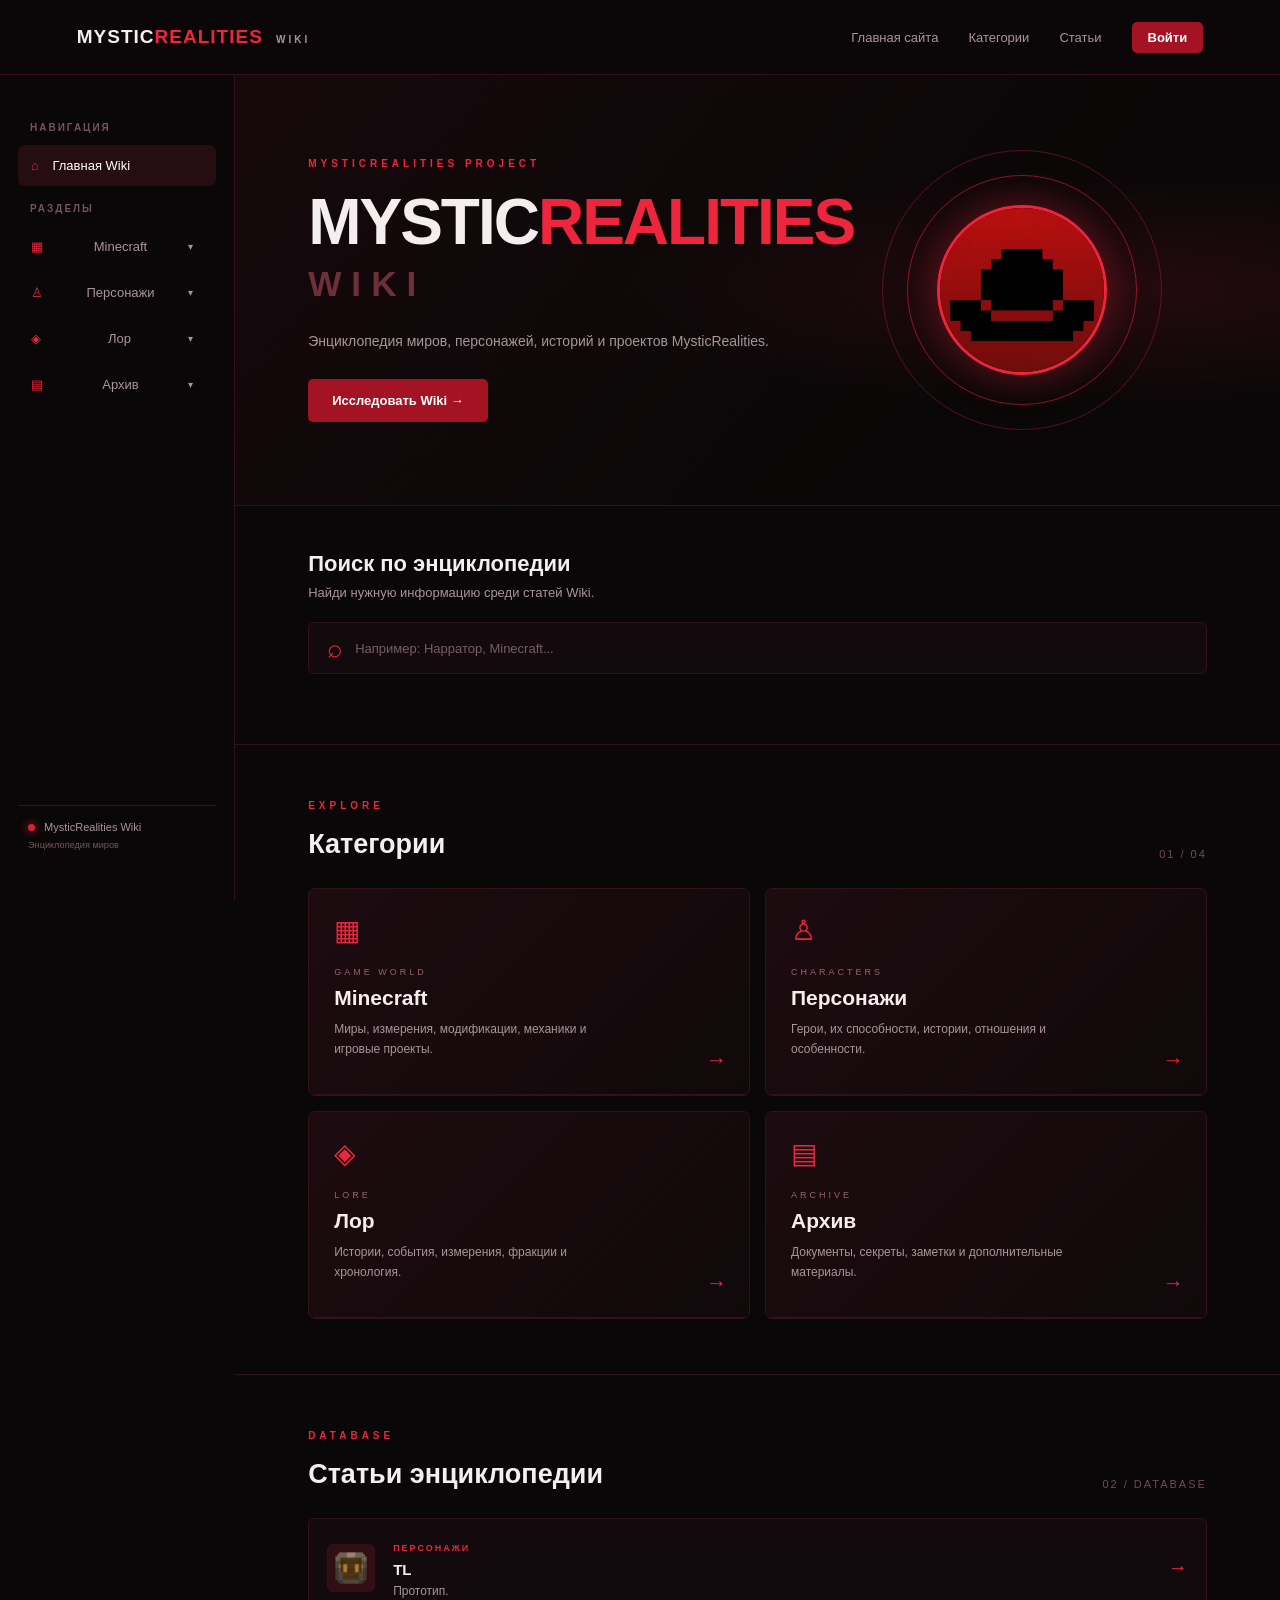
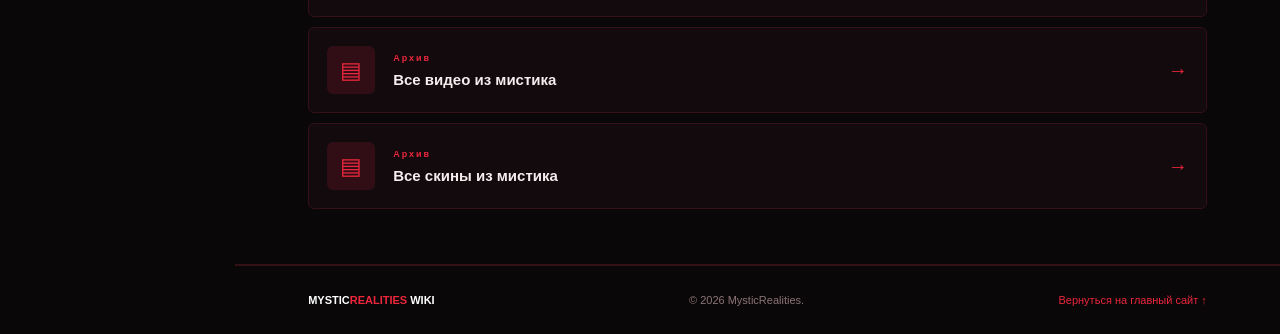
==== commit 3373ea37: "v022-t" ====
--- a/wiki/index.html
+++ b/wiki/index.html
@@ -6,6 +6,7 @@
     <title>MysticRealities Wiki</title>
     <meta name="description" content="Энциклопедия миров, персонажей, историй и проектов MysticRealities.">
     <link rel="stylesheet" href="style.css">
+    <link rel="icon" type="image/jpeg" href="articles/logo.jpg">
 </head>
 <body>
 
@@ -66,6 +67,7 @@
             </div>
             <div class="sidebar-submenu">
                 <a href="articles/video.html" class="sub-link">Видеоархив</a>
+                <a href="articles/skin.html" class="sub-link">Архив скинов</a>
             </div>
         </div>
         
@@ -162,6 +164,7 @@
                     </div>
                     <div class="category-submenu">
                         <a href="articles/video.html" class="category-sub-link">Видеоархив</a>
+                        <a href="articles/skin.html" class="sub-link">Архив скинов</a>
                     </div>
                 </div>
             </div>
@@ -193,6 +196,14 @@
                     </div>
                     <span class="article-arrow">→</span>
                 </a>
+                <a href="articles/skin.html" class="article-card" data-title="Архив скинов">
+                    <div class="article-symbol">▤</div>
+                    <div class="article-info">
+                        <span>Архив</span>
+                        <h3>Все скины из мистика</h3>
+                    </div>
+                    <span class="article-arrow">→</span>
+                </a>
             </div>
             <div class="no-results" id="noResults">Ничего не найдено.</div>
         </section>
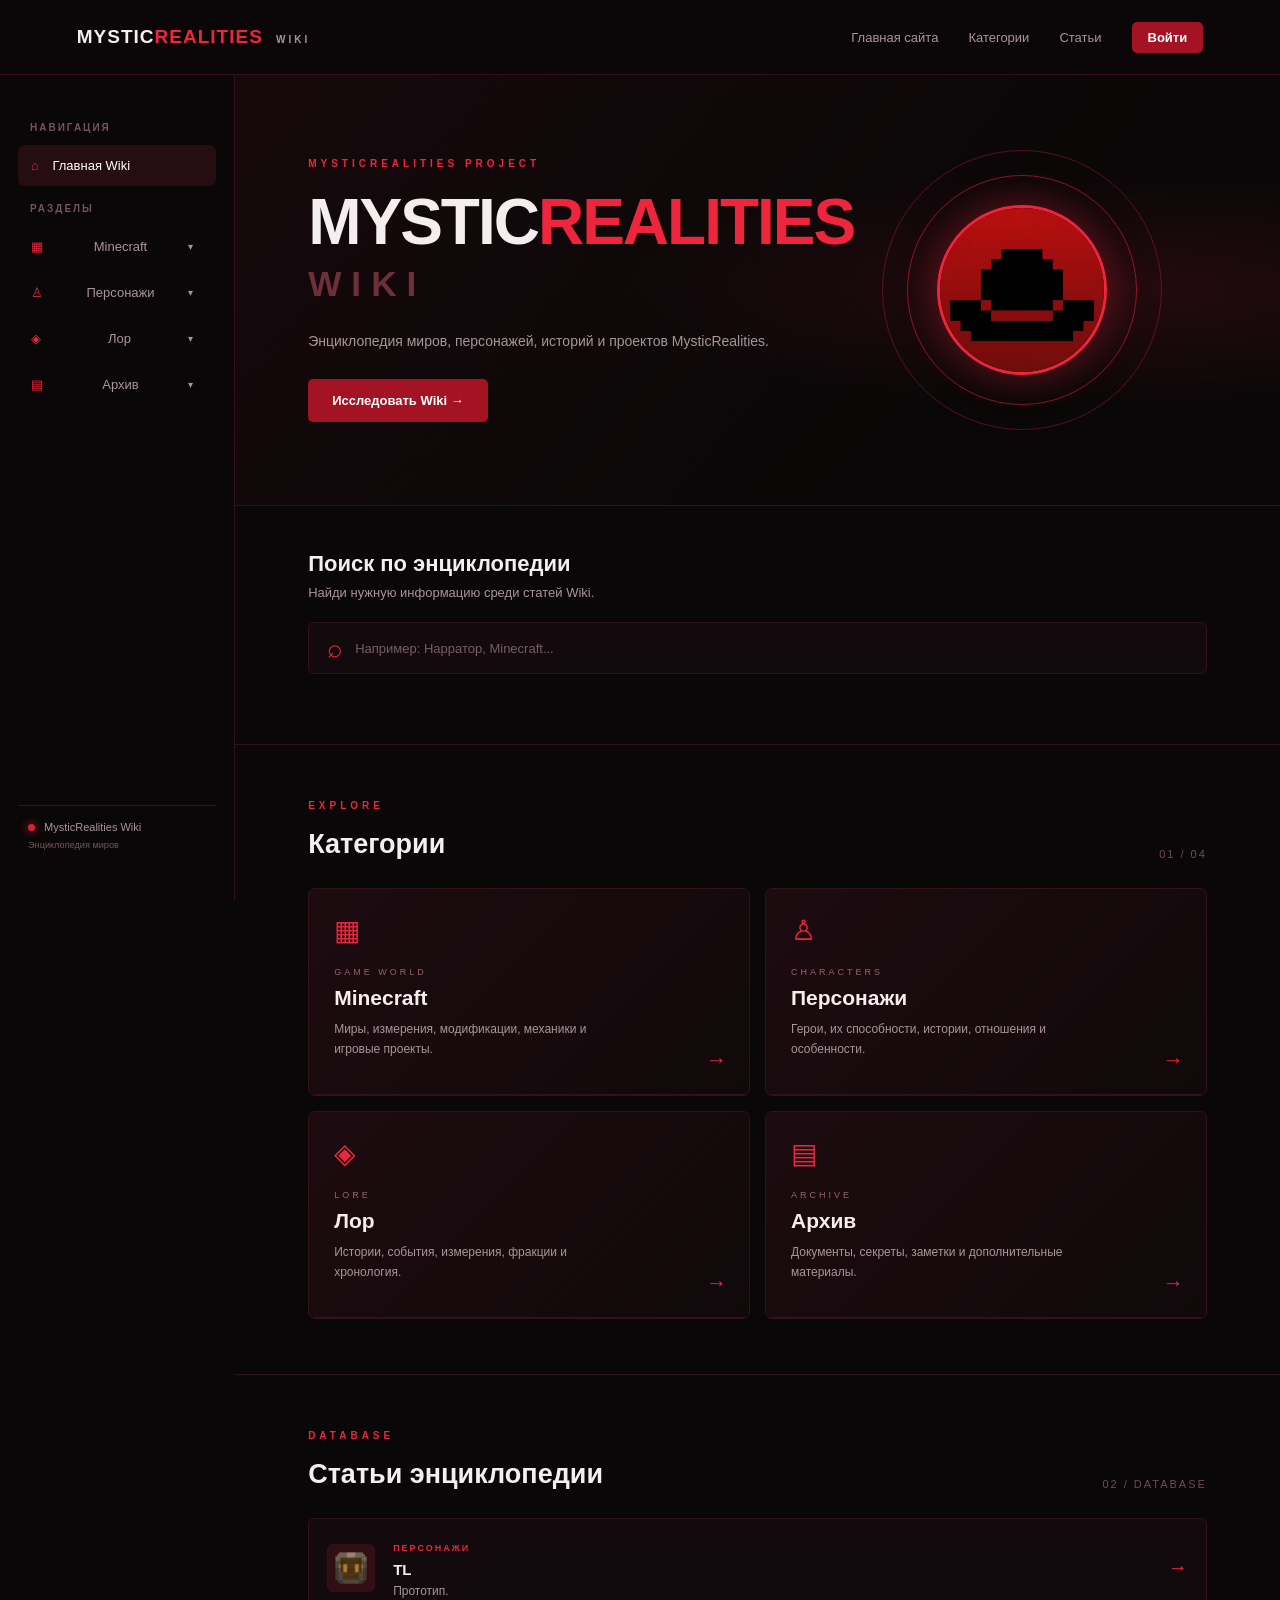
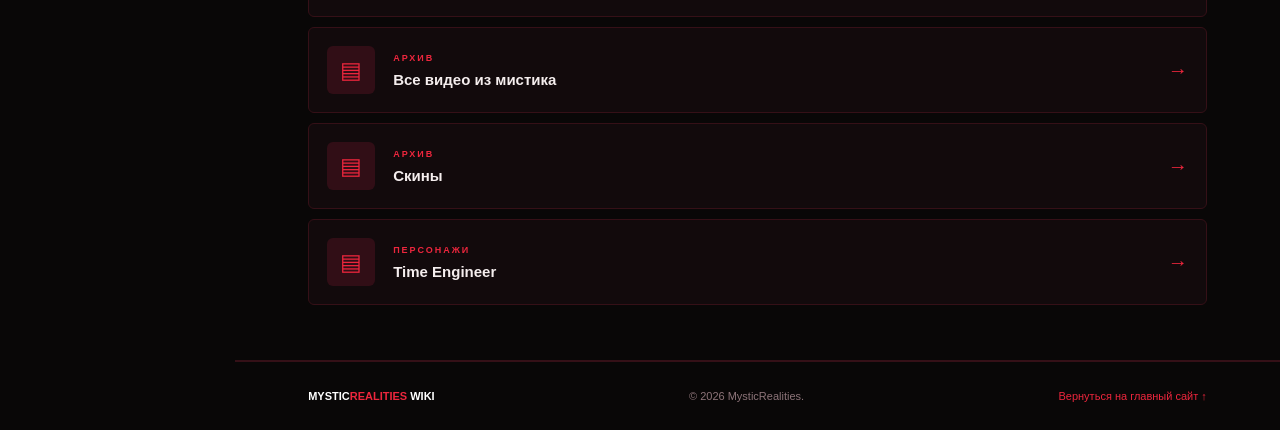
==== commit 66c397ca: "v024-t" ====
--- a/wiki/index.html
+++ b/wiki/index.html
@@ -30,6 +30,7 @@
         <a href="index.html" class="side-link active"><span>⌂</span> Главная Wiki</a>
         <div class="sidebar-title">РАЗДЕЛЫ</div>
 
+        <!-- WIKI:SIDEBAR:START -->
         <!-- Minecraft -->
         <div class="sidebar-dropdown">
             <div class="side-link dropdown-btn">
@@ -46,7 +47,8 @@
                 <span>♙</span> Персонажи <span class="arrow">▾</span>
             </div>
             <div class="sidebar-submenu">
-                <a href="articles/tl.html" class="sub-link">TL (Прототип)</a>
+                <a href="articles/tl.html" class="sub-link">TL</a>
+                <a href="articles/time_engineer.html" class="sub-link">Time Engineer</a>
             </div>
         </div>
 
@@ -66,10 +68,12 @@
                 <span>▤</span> Архив <span class="arrow">▾</span>
             </div>
             <div class="sidebar-submenu">
-                <a href="articles/video.html" class="sub-link">Видеоархив</a>
-                <a href="articles/skin.html" class="sub-link">Архив скинов</a>
-            </div>
-        </div>
+                <a href="articles/video.html" class="sub-link">Все видео из мистика</a>
+                <a href="articles/skin.html" class="sub-link">Скины</a>
+            </div>
+        </div>
+
+<!-- WIKI:SIDEBAR:END -->
         
         <div class="sidebar-bottom">
             <span class="status-dot"></span> MysticRealities Wiki
@@ -115,6 +119,7 @@
             </div>
 
             <div class="category-grid">
+                <!-- WIKI:CATEGORIES:START -->
                 <div class="category-card category-dropdown">
                     <div class="category-main">
                         <div class="category-icon">▦</div>
@@ -138,6 +143,7 @@
                     </div>
                     <div class="category-submenu">
                         <a href="articles/tl.html" class="category-sub-link">TL</a>
+                        <a href="articles/time_engineer.html" class="category-sub-link">Time Engineer</a>
                     </div>
                 </div>
 
@@ -163,10 +169,12 @@
                         <span class="category-arrow">→</span>
                     </div>
                     <div class="category-submenu">
-                        <a href="articles/video.html" class="category-sub-link">Видеоархив</a>
-                        <a href="articles/skin.html" class="sub-link">Архив скинов</a>
-                    </div>
-                </div>
+                        <a href="articles/video.html" class="category-sub-link">Все видео из мистика</a>
+                        <a href="articles/skin.html" class="category-sub-link">Скины</a>
+                    </div>
+                </div>
+
+<!-- WIKI:CATEGORIES:END -->
             </div>
         </section>
 
@@ -179,6 +187,7 @@
                 <span class="section-number">02 / DATABASE</span>
             </div>
             <div class="article-list" id="articleList">
+                <!-- WIKI:ARTICLES:START -->
                 <a href="articles/tl.html" class="article-card" data-title="_TL_">
                     <img src="articles/media/t_l.png" alt="TL" class="article-symbol-img">
                     <div class="article-info">
@@ -188,22 +197,38 @@
                     </div>
                     <span class="article-arrow">→</span>
                 </a>
-                <a href="articles/video.html" class="article-card" data-title="Видео архив">
+
+                <a href="articles/video.html" class="article-card" data-title="Видео">
                     <div class="article-symbol">▤</div>
                     <div class="article-info">
-                        <span>Архив</span>
+                        <span>АРХИВ</span>
                         <h3>Все видео из мистика</h3>
-                    </div>
-                    <span class="article-arrow">→</span>
-                </a>
-                <a href="articles/skin.html" class="article-card" data-title="Архив скинов">
+                        <p></p>
+                    </div>
+                    <span class="article-arrow">→</span>
+                </a>
+
+                <a href="articles/skin.html" class="article-card" data-title="Скины">
                     <div class="article-symbol">▤</div>
                     <div class="article-info">
-                        <span>Архив</span>
-                        <h3>Все скины из мистика</h3>
-                    </div>
-                    <span class="article-arrow">→</span>
-                </a>
+                        <span>АРХИВ</span>
+                        <h3>Скины</h3>
+                        <p></p>
+                    </div>
+                    <span class="article-arrow">→</span>
+                </a>
+
+                <a href="articles/time_engineer.html" class="article-card" data-title="Time Engineer">
+                    <div class="article-symbol">▤</div>
+                    <div class="article-info">
+                        <span>ПЕРСОНАЖИ</span>
+                        <h3>Time Engineer</h3>
+                        <p></p>
+                    </div>
+                    <span class="article-arrow">→</span>
+                </a>
+
+<!-- WIKI:ARTICLES:END -->
             </div>
             <div class="no-results" id="noResults">Ничего не найдено.</div>
         </section>
